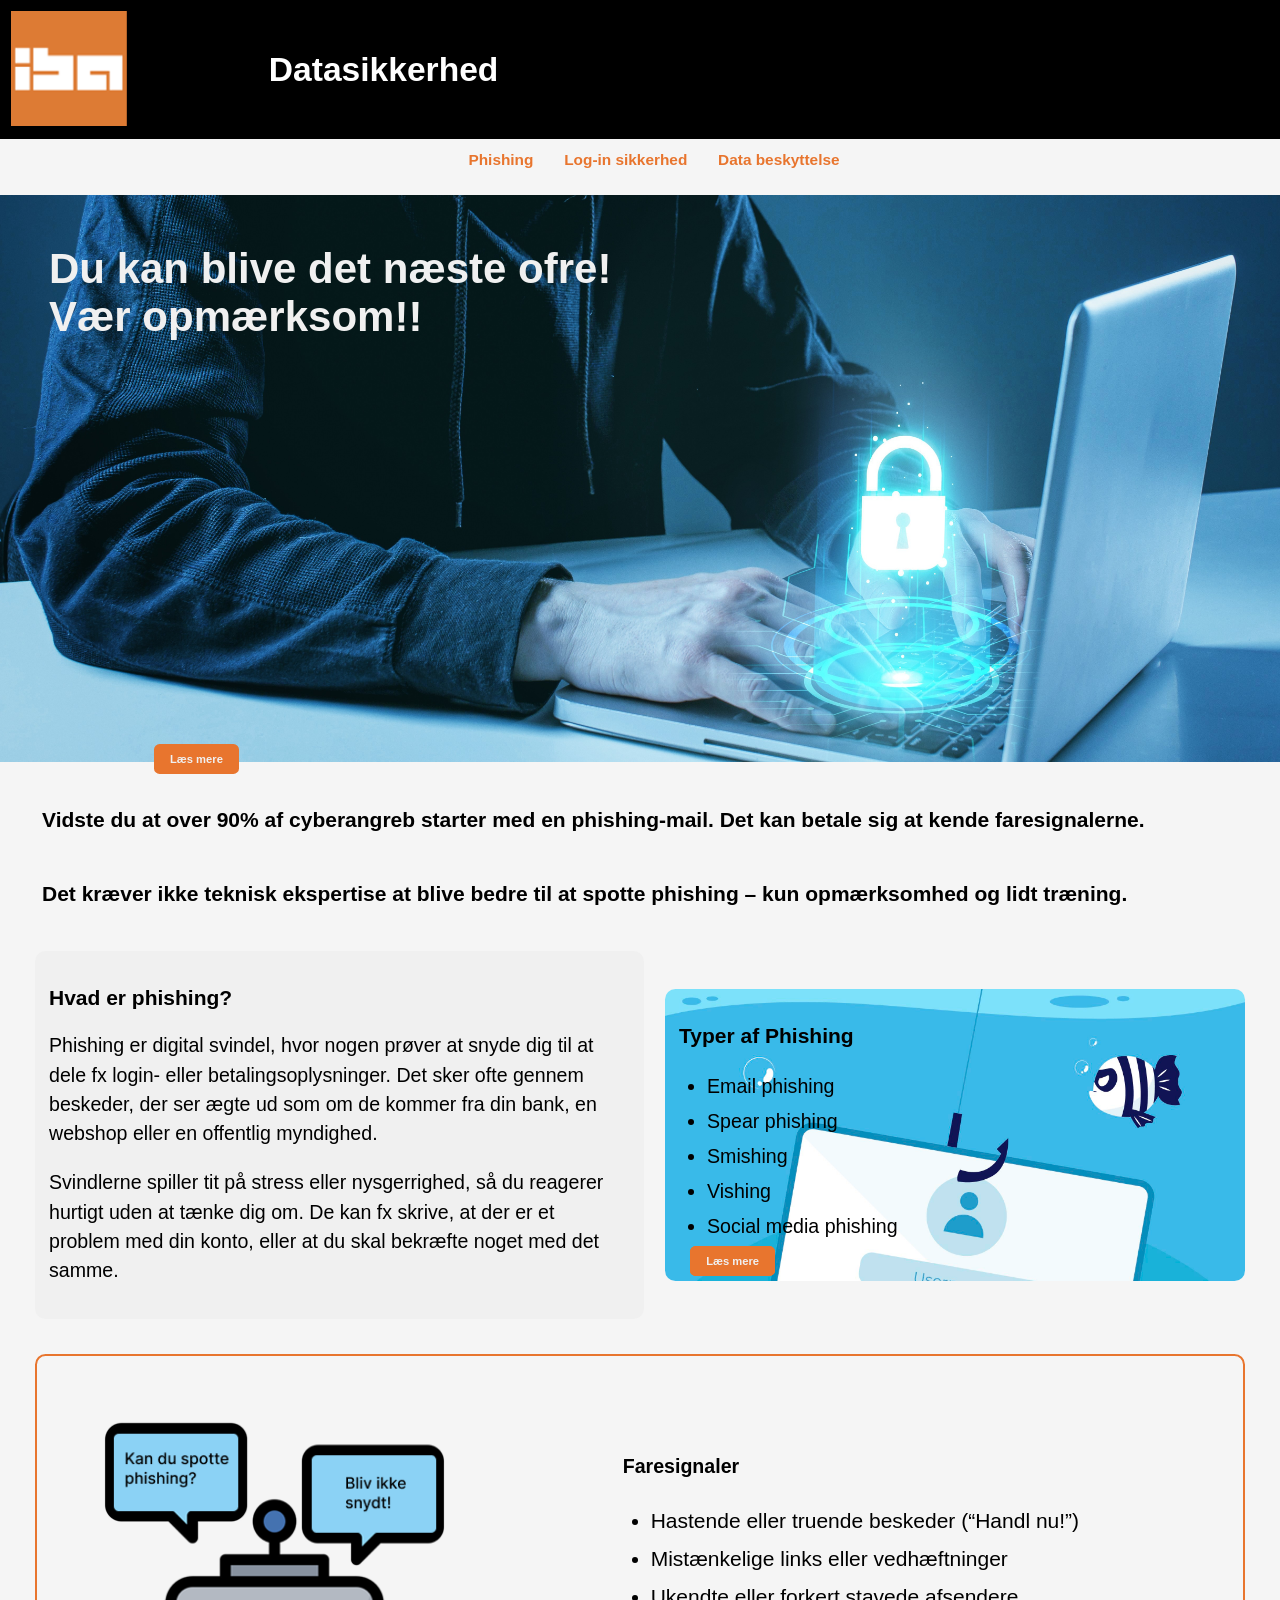
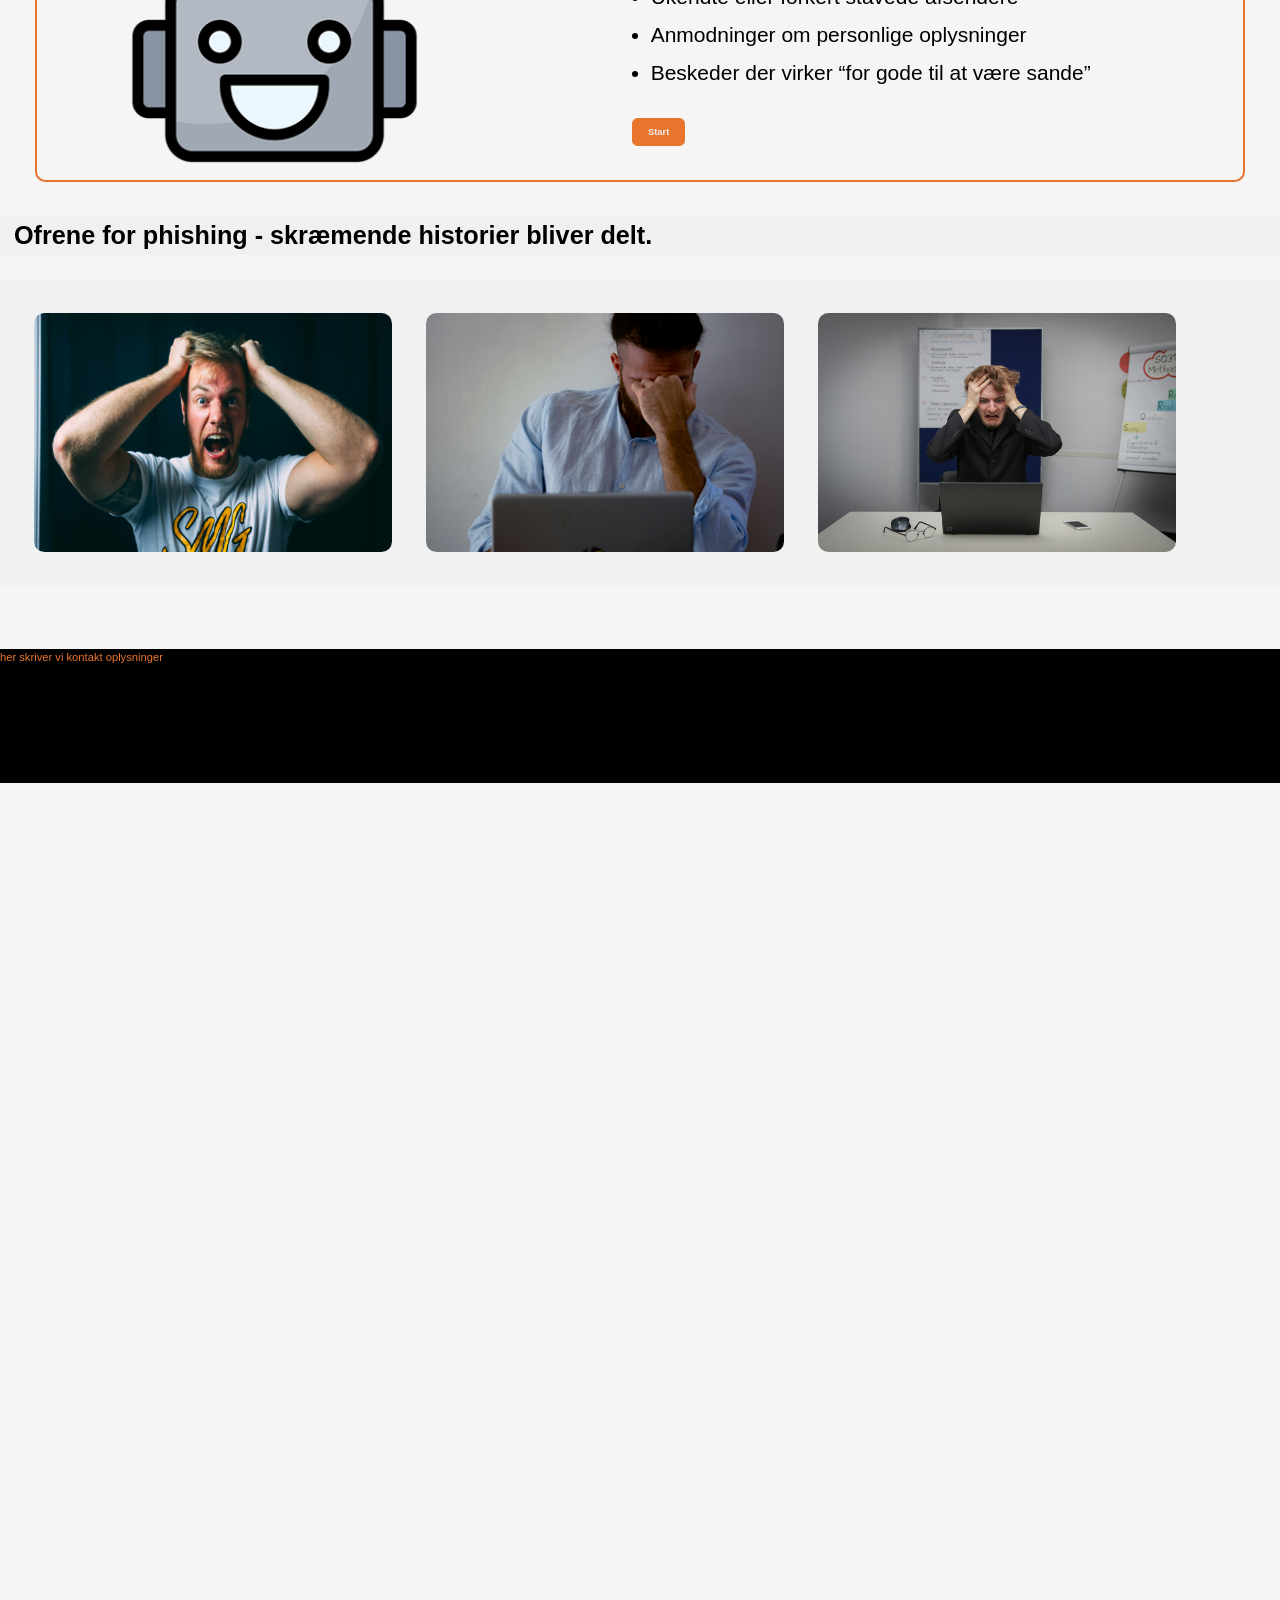
==== index.html @ fcf923a4 "arbejder fortsat men scenario og styling af dette" ====
<!DOCTYPE html>
<html lang="en">
<head>
    <meta charset="UTF-8">
    <meta name="viewport" content="width=device-width, initial-scale=1.0">
    <title>Phishing scenario</title>
    <link rel="stylesheet" href="css/style.css">
    <script src="https://kit.fontawesome.com/faeb6a1351.js"crossorigin="anonymous"></script>
    <script src="js/script.js" defer></script>
</head>

<body>
    <!--Navigation-->
      <header>
        <!--Burger menu-->
        <!-- TOP HEADER -->
         
         <div class="top-header">
           <a href="index.html"
            ><img src="img/IBAlogo.png" alt="logo af IBA"/></a>
            <h1>Datasikkerhed</h1>
         </div>

         <div class="navbar">
          <nav>
          <!-- Navigationselementer -->
          <!-- Bars -->
          <button
            id="bars"
            aria-expanded="false"
            aria-controls="menu"
            aria-label="åben navigation"
          >
            <!-- aria-expanden fortæller skærmoplæseren at menuen er lukket-->
            <!--aria-label giver skærmlæseren en besked om hvad knappen gør-->
            <!--button gør menuen trykbar så den kan åbnes via tastatur-->
            <!--aria-controls fortæller skærmoplæseren at menuen er styret af knappen-->
            <i class="fa-solid fa-bars"></i>
          </button>

          <!--Navigation-->
          <ul id="menu">
            <!-- id="menu" er en reference til knappen med aria-controls -->
            <!-- <li><a class="active" href="#">Forside</a></li> -->
            <li><a href="#">Phishing</a></li>
            <li><a href="#">Log-in sikkerhed</a></li>
            <li><a href="#">Data beskyttelse</a></li>
          </ul>
          </nav>
      </div>
      </header>
    <main>
        <section class="hero-bstyle">
         
         <h1>Du kan blive det næste ofre! <br> Vær opmærksom!!</h1>
         <a href="#">Læs mere</a>

        </section>

        <section class="designPara">
          <p>Vidste du at over 90% af cyberangreb starter med en phishing-mail. Det kan betale sig at kende faresignalerne.</p>

          <p>Det kræver ikke teknisk ekspertise at blive bedre til at spotte phishing – kun opmærksomhed og lidt træning.</p> 

        </section>

        <section class="phishing-container">
            <div class="container1">
              <h3>Hvad er phishing?</h3>
              <p>Phishing er digital svindel, hvor nogen prøver at snyde dig til at dele fx login- eller betalingsoplysninger. Det sker ofte gennem beskeder, der ser ægte ud som om de kommer fra din bank, en webshop eller en offentlig myndighed.
              </P>

              <P>Svindlerne spiller tit på stress eller nysgerrighed, så du reagerer hurtigt uden at tænke dig om. De kan fx skrive, at der er et problem med din konto, eller at du skal bekræfte noget med det samme.
              </P>
            </div>
            <div class="container2">
              <h3>Typer af Phishing </h3>
              <ul>
              <li>Email phishing</li>
              <li>Spear phishing</li>
              <li>Smishing</li>
              <li>Vishing</li>
              <li>Social media phishing</li>
            </ul>
              <a href="#" class="btn">Læs mere</a>
            </div>
        </section>

        <section class="container_faresignaler active">
          <div class="img_chatbot">
            <img src="img/chat_bot.png" alt="chatbot talebobbel">
          </div>

          
          <div class="styl-bullet">
            <h2>Faresignaler</h2>
            <ul>
              <li>Hastende eller truende beskeder (“Handl nu!”)</li>
              <li>Mistænkelige links eller vedhæftninger</li>
              <li>Ukendte eller forkert stavede afsendere</li>
              <li>Anmodninger om personlige oplysninger</li>
              <li>Beskeder der virker “for gode til at være sande”</li>
            </ul>

            <!-- <a href="spil.html"></a> -->
            <button class="btn">Start</button>
          </div>

        </section>

        <section class="ofre-historier">
          <div class="ofre">
            <p>Ofrene for phishing - skræmende historier bliver delt.
            </p>
          </div>
          <div class="horisontal">
            <img src="img/scroll1.jpg" alt="">
            <img src="img/scroll2.jpg" alt="">
            <img src="img/scroll3.jpg" alt="">
            <img src="img/scroll4.jpg" alt="">
          </div>
      
    </section>

    </main>
</body>
<footer> <p>her skriver vi kontakt oplysninger</p></footer>
</html>
---- css/style.css ----
@charset "UTF-8";
/*Variabler*/
/*Variabler de deklareres i toppen af vores stylesheet og de er globale.
Variabler defineret i blokke ({}) er normalvis lokale og kan kun tilgås inde i blokken.*/
/*Mixin*/
/*Mixin er en måde at genbruge kode på. Vi kan tage kode som bruges flere steder og samle det i en mixin*/
/*Partial fil hentes ind i style.scss som et modul. Filen er en samling af variabler, mixins og funktioner som kan genbruges*/
body {
  box-sizing: border-box;
  margin: 0;
  padding: 0;
  font-family: "Segoe UI", Tahoma, Geneva, Verdana, sans-serif;
  background-color: #F5F5F5;
  zoom: 0.7;
  /*Nesting - indsætter "alle" elementer som har direkte relation til øverste element af blokken*/
}
body p {
  font-size: 16px;
  color: #E8752E;
  line-height: 1.5;
}
body h1, body h2, body h3, body h4, body h5, body h6 {
  font-weight: 600;
  color: #E8752E;
}

/*Skip to main content code snippet fra:https://www.a11y-collective.com/blog/skip-to-main-content/ */
.screen-reader-text {
  position: absolute;
  left: -9999px;
  z-index: 999;
  padding: 1em;
  background-color: black;
  color: white;
  opacity: 0;
}

.screen-reader-text:focus {
  left: 50%;
  transform: translateX(-50%);
  opacity: 1;
}

img {
  max-width: 100%;
  height: auto;
}

.container {
  display: grid;
  grid-template-columns: repeat(5, 1fr);
  grid-auto-rows: minmax(50px, auto); /*Ved at bruge minmax sikrer vi en minimumsstørrelse af vores gridelementer og ved auto sikrer vi at boksen tilpasser sig efter indholdet*/
}

.btn {
  background-color: #E8752E;
  color: #f0f0f0;
  border: solid 3px #E8752E;
  border-radius: 8px;
  padding: 10px 20px 10px 20px;
  text-decoration: none;
  font-weight: 800;
}

.btn:hover {
  background-color: #000000;
  border: solid 2px #f0f1f1;
}

/*Navigation*/
header {
  grid-column: 1/6; /*grid column start og slut på en linje i stedet for to*/
  /* TOP HEADER (sort) */
}
header .top-header {
  background-color: #000000;
  color: white;
  padding: 1rem;
  /*$justify og $align er parametre/variabler som kan ændres når vores mixin kaldes*/
  display: flex;
  justify-content: flex-center;
  align-items: center;
}
header h1 {
  color: white;
  font-weight: 600;
  font-size: 3rem;
  padding-left: 4em;
}

nav {
  height: 4em;
}
nav img {
  width: 70px;
  -o-object-fit: fill;
     object-fit: fill;
}
nav #bars {
  display: none;
}
nav ul {
  /*$justify og $align er parametre/variabler som kan ændres når vores mixin kaldes*/
  display: flex;
  justify-content: center;
  align-items: center;
  list-style-type: none;
}
nav a {
  color: #E8752E;
  padding: 0.5em;
  margin: 0.5em;
  font-size: 22px;
  font-weight: bold;
  text-decoration: none;
}
nav a:hover, nav .active {
  color: #000000;
}
nav .navbar {
  background-color: rgba(240, 240, 240, 0.9960784314);
}
nav {
  /* NAVBAR (hvid) */
}
nav .navbar {
  background-color: white;
}
nav .navbar nav {
  /*$justify og $align er parametre/variabler som kan ændres når vores mixin kaldes*/
  display: flex;
  justify-content: center;
  align-items: center;
  padding: 0.2rem;
}

.hero-bstyle {
  background-image: url(../img/hero_pic.jpg);
  background-repeat: no repeat;
  background-size: cover;
  background-position: center;
  width: 100%;
  height: 90vh;
}
.hero-bstyle h1 {
  font-size: 60px;
  position: absolute;
  top: 300px;
  left: 70px;
  color: #f0f0f0;
}
.hero-bstyle a {
  background-color: #E8752E;
  color: #f0f0f0;
  border: solid 3px #E8752E;
  border-radius: 8px;
  padding: 10px 20px 10px 20px;
  text-decoration: none;
  font-weight: 800;
  position: absolute;
  bottom: 180px;
  left: 220px;
}
.hero-bstyle a:hover {
  background-color: #000000;
  border: solid 2px #f0f0f0;
}

.designPara p {
  color: #000000;
  font-size: 30px;
  font-weight: 600;
  margin: 60px 60px;
}

.phishing-container {
  /*$justify og $align er parametre/variabler som kan ændres når vores mixin kaldes*/
  display: flex;
  justify-content: center;
  align-items: center;
  gap: 30px;
  margin-left: 50px;
  margin-right: 50px;
  height: 500px;
  border-radius: 15px;
  margin-bottom: 2em;
}
.phishing-container .container1 {
  height: 95%;
  border-radius: 15px;
  width: 100%;
  padding: 20px;
  background-color: rgba(240, 240, 240, 0.9960784314);
  transition: all 0.3s ease;
  outline: none;
}
.phishing-container p {
  font-weight: 480;
  font-size: 28px;
  color: #000000;
}
.phishing-container .container1:focus {
  box-shadow: 0 6px 16px rgba(0, 0, 0, 0.3);
}
.phishing-container .container1:hover {
  box-shadow: 0 6px 16px rgba(0, 0, 0, 0.3);
}
.phishing-container .container1:hover p {
  font-weight: 500;
  font-size: 30px;
  color: #000000;
}
.phishing-container h3 {
  font-size: 30px;
  font-weight: 800;
  color: #000000;
}
.phishing-container .container2 {
  background-image: url(../img/fisk.jpg);
  background-size: cover;
  width: 95%;
  height: 95%;
  font-weight: 500;
  border-radius: 15px;
  padding: 20px;
}
.phishing-container .container2 li {
  font-weight: 480;
  line-height: 50px;
  font-size: 28px;
  color: #000000;
}
.phishing-container .container2 .container1:focus {
  box-shadow: 0 6px 16px rgba(0, 0, 0, 0.3);
}
.phishing-container .container2 {
  transition: all 0.3s ease;
  outline: none;
}
.phishing-container .container2:hover, .phishing-container .container2:focus {
  box-shadow: 0 6px 16px rgba(0, 0, 0, 0.3);
}
.phishing-container .btn:hover {
  background-color: #000000;
  border: solid 2px #f0f0f0;
}

.container_faresignaler {
  /*$justify og $align er parametre/variabler som kan ændres når vores mixin kaldes*/
  display: flex;
  justify-content: space-around;
  align-items: center;
  margin: 50px 50px;
  border-radius: 15px;
  background-color: #F5F5F5;
  border: solid 3px #E8752E;
  padding-top: 70px;
  transition: all 0.3s ease;
  outline: none;
}
.container_faresignaler:hover, .container_faresignaler:focus {
  box-shadow: 0 6px 16px rgba(0, 0, 0, 0.3);
}
.container_faresignaler {
  display: none;
}
.container_faresignaler.active {
  display: flex;
}

.styl-bullet {
  margin-right: 5em;
  padding: 3em 3em;
}
.styl-bullet h2 {
  font-size: 40px;
  color: #000000;
}
.styl-bullet ul li {
  font-size: 30px;
  padding-top: 20px;
  color: #000000;
}
.styl-bullet ul {
  margin-bottom: 3em;
}
.styl-bullet a {
  background-color: #E8752E;
  color: #f0f0f0;
  border: solid 3px #E8752E;
  border-radius: 8px;
  padding: 20px 30px 20px 30px;
  text-decoration: none;
  font-weight: 800;
  margin-left: 5em;
  transition: all 0.3s ease;
  outline: none;
}
.styl-bullet a:hover, .styl-bullet a:focus {
  box-shadow: 0 6px 16px rgba(0, 0, 0, 0.3);
}
.styl-bullet a:hover {
  background-color: #000000;
  border: solid 2px #f0f0f0;
}

.img_chatbot {
  height: 500px;
  width: 500px;
}
.img_chatbot img {
  width: 100%;
  height: 100%;
  -o-object-fit: cover;
     object-fit: cover;
}

.game-section {
  background-color: #000000;
  display: flex;
  flex-direction: column;
}

.game-buttons {
  display: flex;
  gap: 10px;
  margin-bottom: 2em;
  background-color: aqua;
}

.game-section p {
  font-size: 24px;
  color: #E8752E;
}

.ofre p {
  font-size: 36px;
  font-weight: 600;
  color: black;
  background-color: rgba(240, 240, 240, 0.9960784314);
  padding-left: 20px;
}

.horisontal {
  padding: 3em 3em;
  overflow-x: auto;
  display: flex;
  gap: 3em;
  background-color: #f0f1f1;
  margin-bottom: 90px;
  margin-top: 20px;
}

.horisontal img {
  width: 40vw; /* mindre img */
  height: auto;
  scroll-snap-align: start;
  flex-shrink: 0; /* 👈 DET HER FIXER DET */
  border-radius: 15px;
}

footer {
  background-color: #000000;
  height: 12em;
}

@media (max-width: 768px) {
  .phishing-container {
    flex-wrap: wrap;
  }
  .container1,
  .container2 {
    flex: 1 1 100%;
  }
  h1 {
    font-size: 30px;
  }
  h2 {
    font-size: 26px;
  }
  p {
    font-size: 14px;
  }
}
.phishing-container {
  height: auto;
}

.container_faresignaler {
  flex-wrap: wrap;
  gap: 20px;
}

.styl-bullet h2 {
  font-size: 28px;
}

a {
  font-size: 16px;
}

.style-spil {
  display: flex;
  justify-content: center;
  align-items: center;
  min-height: 100vh;
}

.btn {
  margin-right: 1em;
  margin-left: 1em;
}/*# sourceMappingURL=style.css.map */
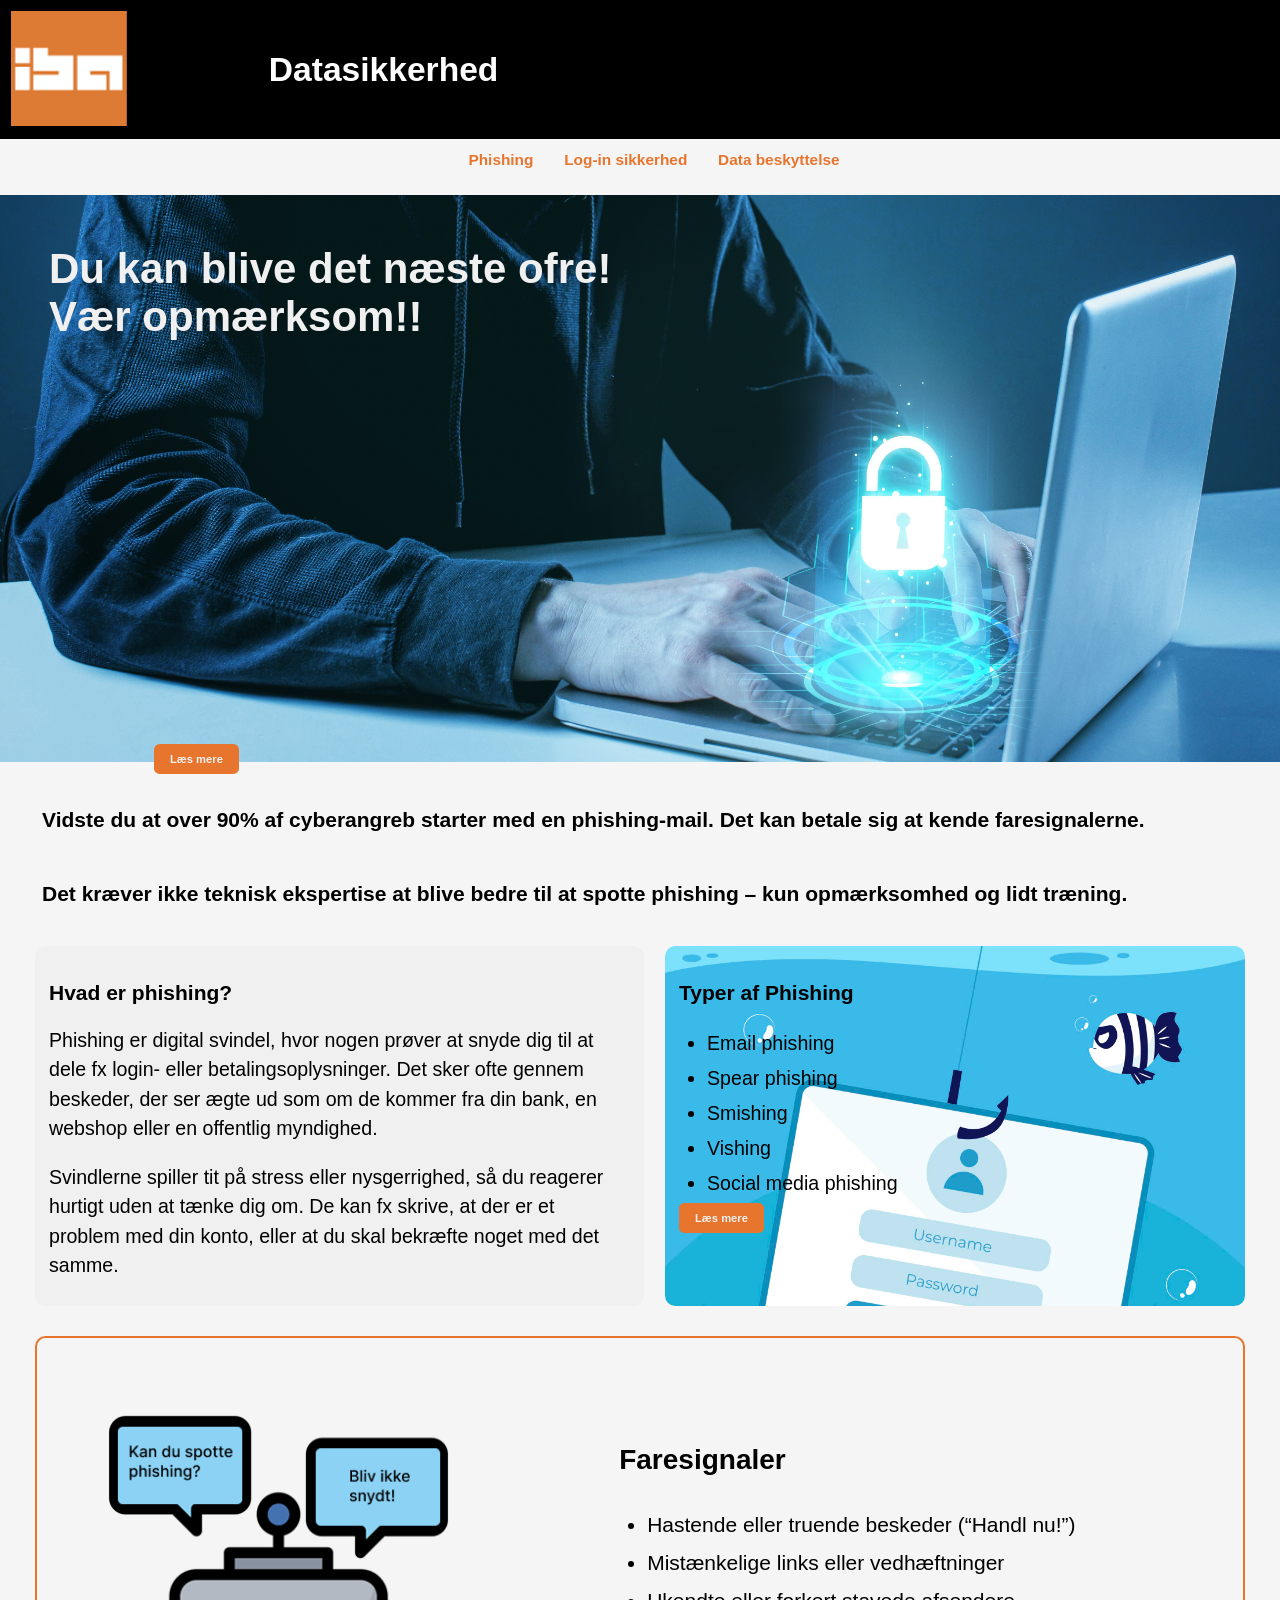
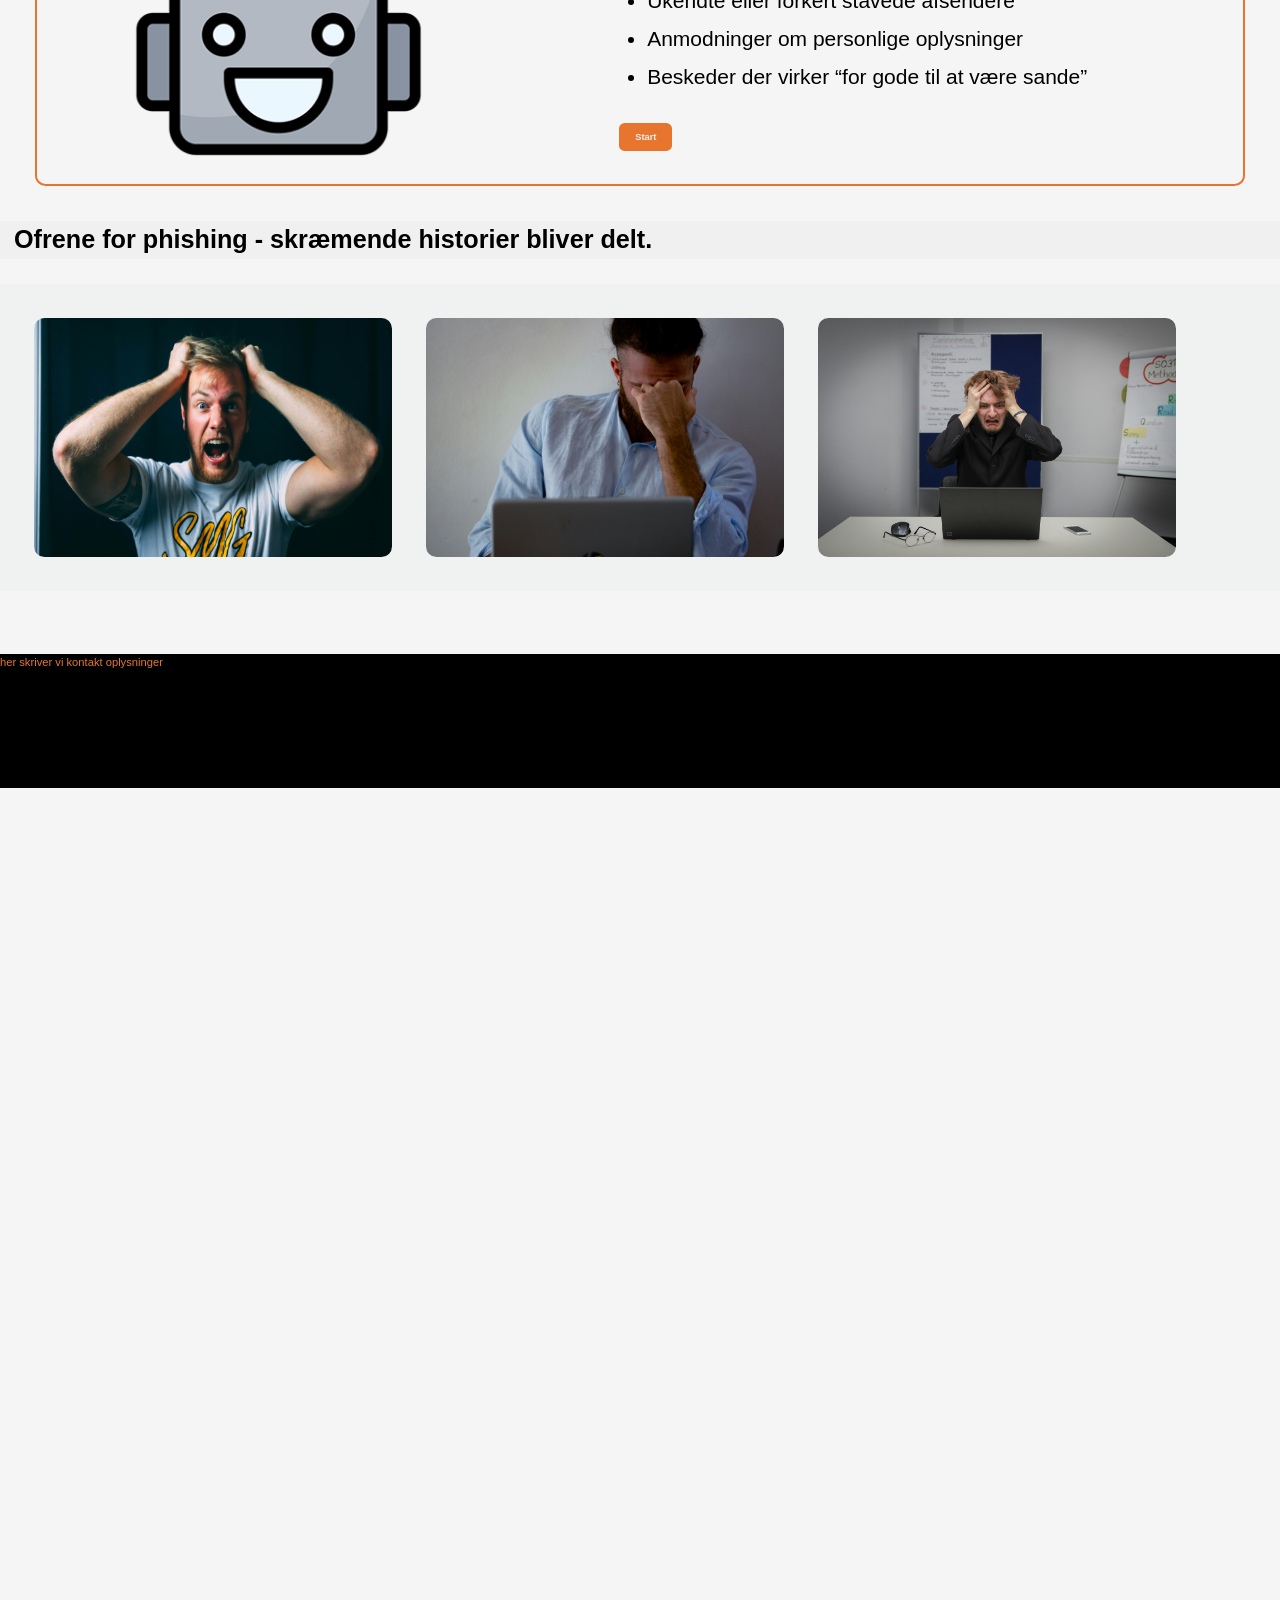
==== commit 2dbec743: "opdateret hamburger, scenario" ====
--- a/index.html
+++ b/index.html
@@ -26,6 +26,7 @@
           <!-- Navigationselementer -->
           <!-- Bars -->
           <button
+            type="button"
             id="bars"
             aria-expanded="false"
             aria-controls="menu"
@@ -123,6 +124,7 @@
     </section>
 
     </main>
+
+    <footer> <p>her skriver vi kontakt oplysninger</p></footer>
 </body>
-<footer> <p>her skriver vi kontakt oplysninger</p></footer>
 </html>
--- a/css/style.css
+++ b/css/style.css
@@ -316,7 +316,7 @@
 }
 
 .game-section {
-  background-color: #000000;
+  background-color: #f0f0f0;
   display: flex;
   flex-direction: column;
 }
@@ -325,7 +325,6 @@
   display: flex;
   gap: 10px;
   margin-bottom: 2em;
-  background-color: aqua;
 }
 
 .game-section p {
@@ -355,7 +354,7 @@
   width: 40vw; /* mindre img */
   height: auto;
   scroll-snap-align: start;
-  flex-shrink: 0; /* 👈 DET HER FIXER DET */
+  flex-shrink: 0;
   border-radius: 15px;
 }
 
@@ -365,6 +364,40 @@
 }
 
 @media (max-width: 768px) {
+  nav {
+    position: relative;
+  }
+  nav #bars {
+    display: block;
+    font-size: 24px;
+    background: none;
+    border: none;
+    cursor: pointer;
+    position: relative;
+    z-index: 20;
+  }
+  nav ul {
+    display: none; /*Fjerne nav links*/
+    height: auto;
+    border-top: 4px solid #f0f1f1;
+    flex-direction: column;
+    position: absolute;
+    top: 100%;
+    left: 0;
+    padding: 0;
+    margin: 0;
+    background-color: #000000;
+    width: 100%;
+    z-index: 10;
+  }
+  nav ul li {
+    display: flex;
+    justify-content: center;
+    width: 100%;
+  }
+  nav ul.show {
+    display: flex;
+  }
   .phishing-container {
     flex-wrap: wrap;
   }
@@ -381,32 +414,31 @@
   p {
     font-size: 14px;
   }
-}
-.phishing-container {
-  height: auto;
-}
-
-.container_faresignaler {
-  flex-wrap: wrap;
-  gap: 20px;
-}
-
-.styl-bullet h2 {
-  font-size: 28px;
-}
-
-a {
-  font-size: 16px;
-}
-
-.style-spil {
-  display: flex;
-  justify-content: center;
-  align-items: center;
-  min-height: 100vh;
-}
-
-.btn {
-  margin-right: 1em;
-  margin-left: 1em;
+  .hero-bstyle a {
+    left: 20px;
+    bottom: 120px;
+  }
+  .phishing-container {
+    height: auto;
+  }
+  .container_faresignaler {
+    flex-wrap: wrap;
+    gap: 20px;
+  }
+  .styl-bullet h2 {
+    font-size: 28px;
+  }
+  a {
+    font-size: 16px;
+  }
+  .style-spil {
+    display: flex;
+    justify-content: center;
+    align-items: center;
+    min-height: 100vh;
+  }
+  .btn {
+    margin-right: 1em;
+    margin-left: 1em;
+  }
 }/*# sourceMappingURL=style.css.map */
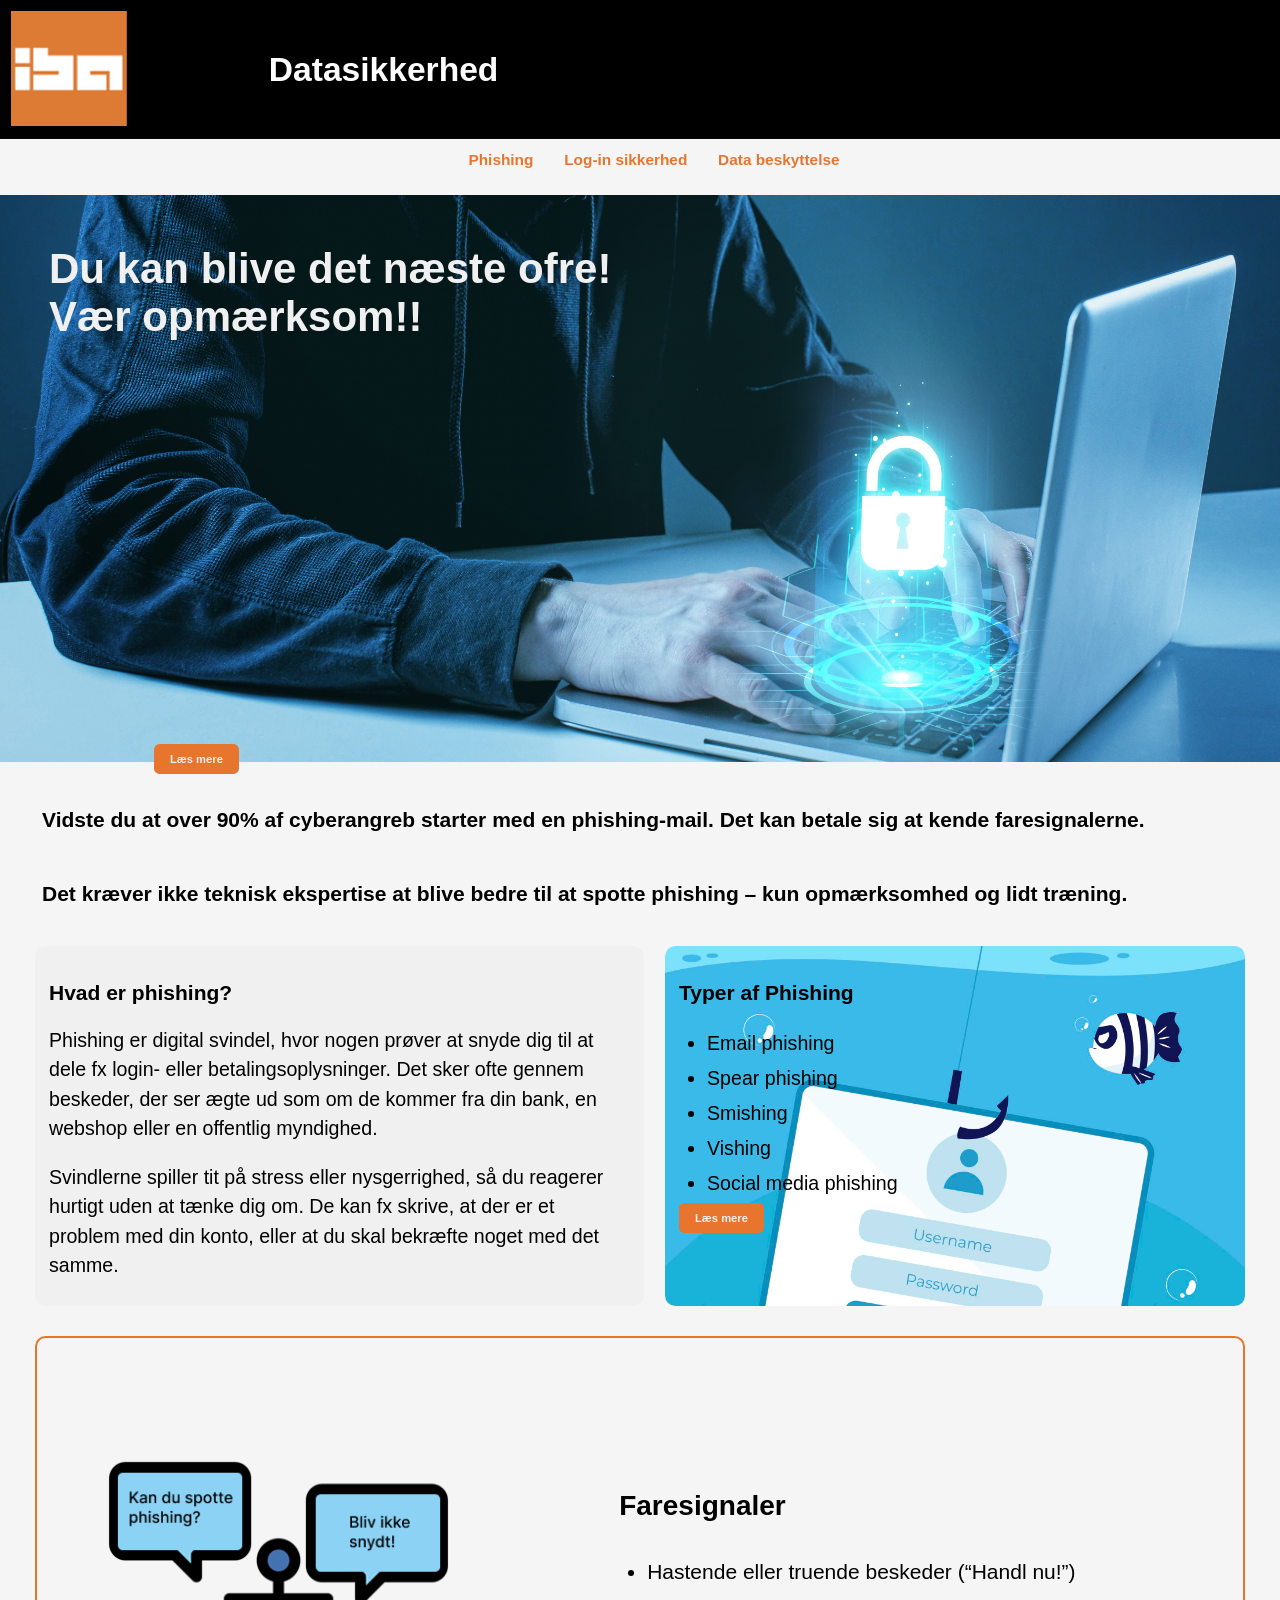
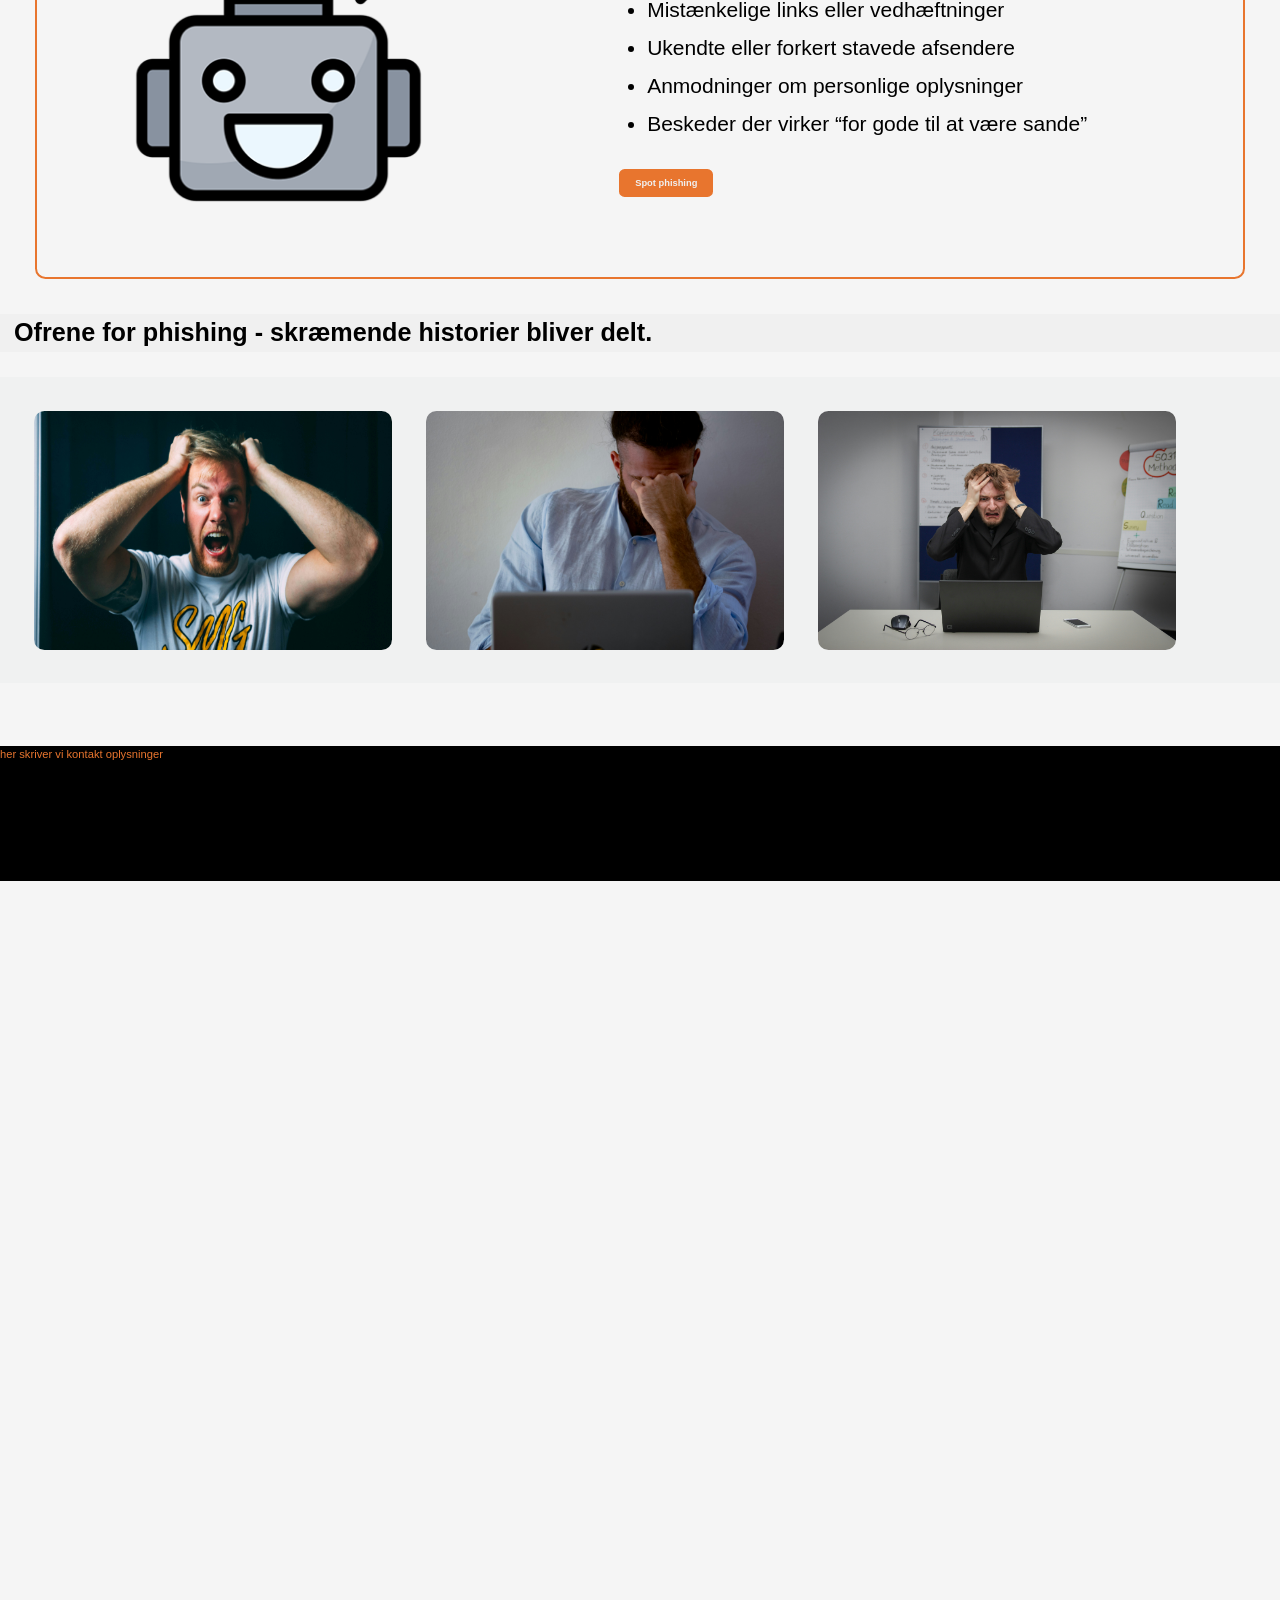
==== commit d394818f: "Detaljer, scenario jumps mm" ====
--- a/index.html
+++ b/index.html
@@ -104,7 +104,7 @@
             </ul>
 
             <!-- <a href="spil.html"></a> -->
-            <button class="btn">Start</button>
+            <button class="btn">Spot phishing</button>
           </div>
 
         </section>
--- a/css/style.css
+++ b/css/style.css
@@ -263,6 +263,7 @@
 }
 .container_faresignaler {
   display: none;
+  min-height: 700px;
 }
 .container_faresignaler.active {
   display: flex;
@@ -319,6 +320,7 @@
   background-color: #f0f0f0;
   display: flex;
   flex-direction: column;
+  min-height: 700px;
 }
 
 .game-buttons {
@@ -369,8 +371,10 @@
   }
   nav #bars {
     display: block;
-    font-size: 24px;
+    font-size: 26px;
     background: none;
+    margin: 1px;
+    padding: 1px;
     border: none;
     cursor: pointer;
     position: relative;
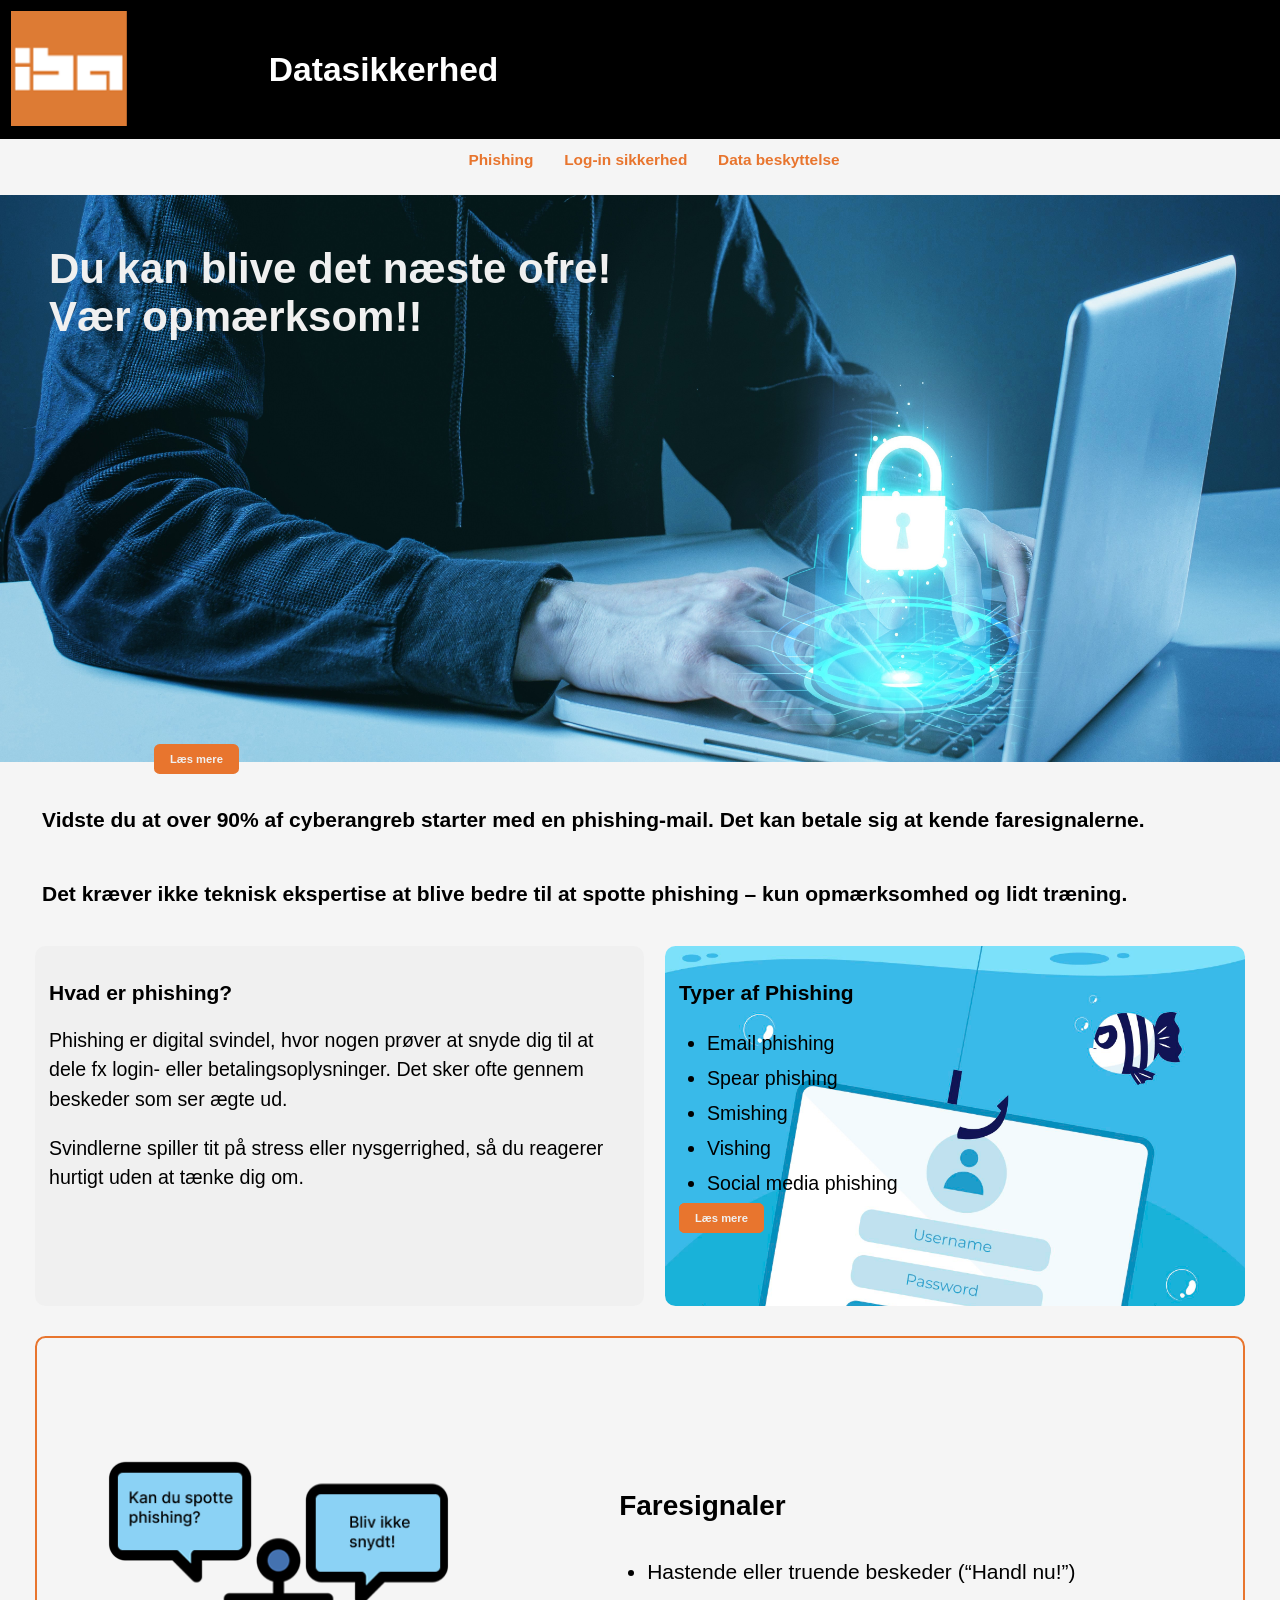
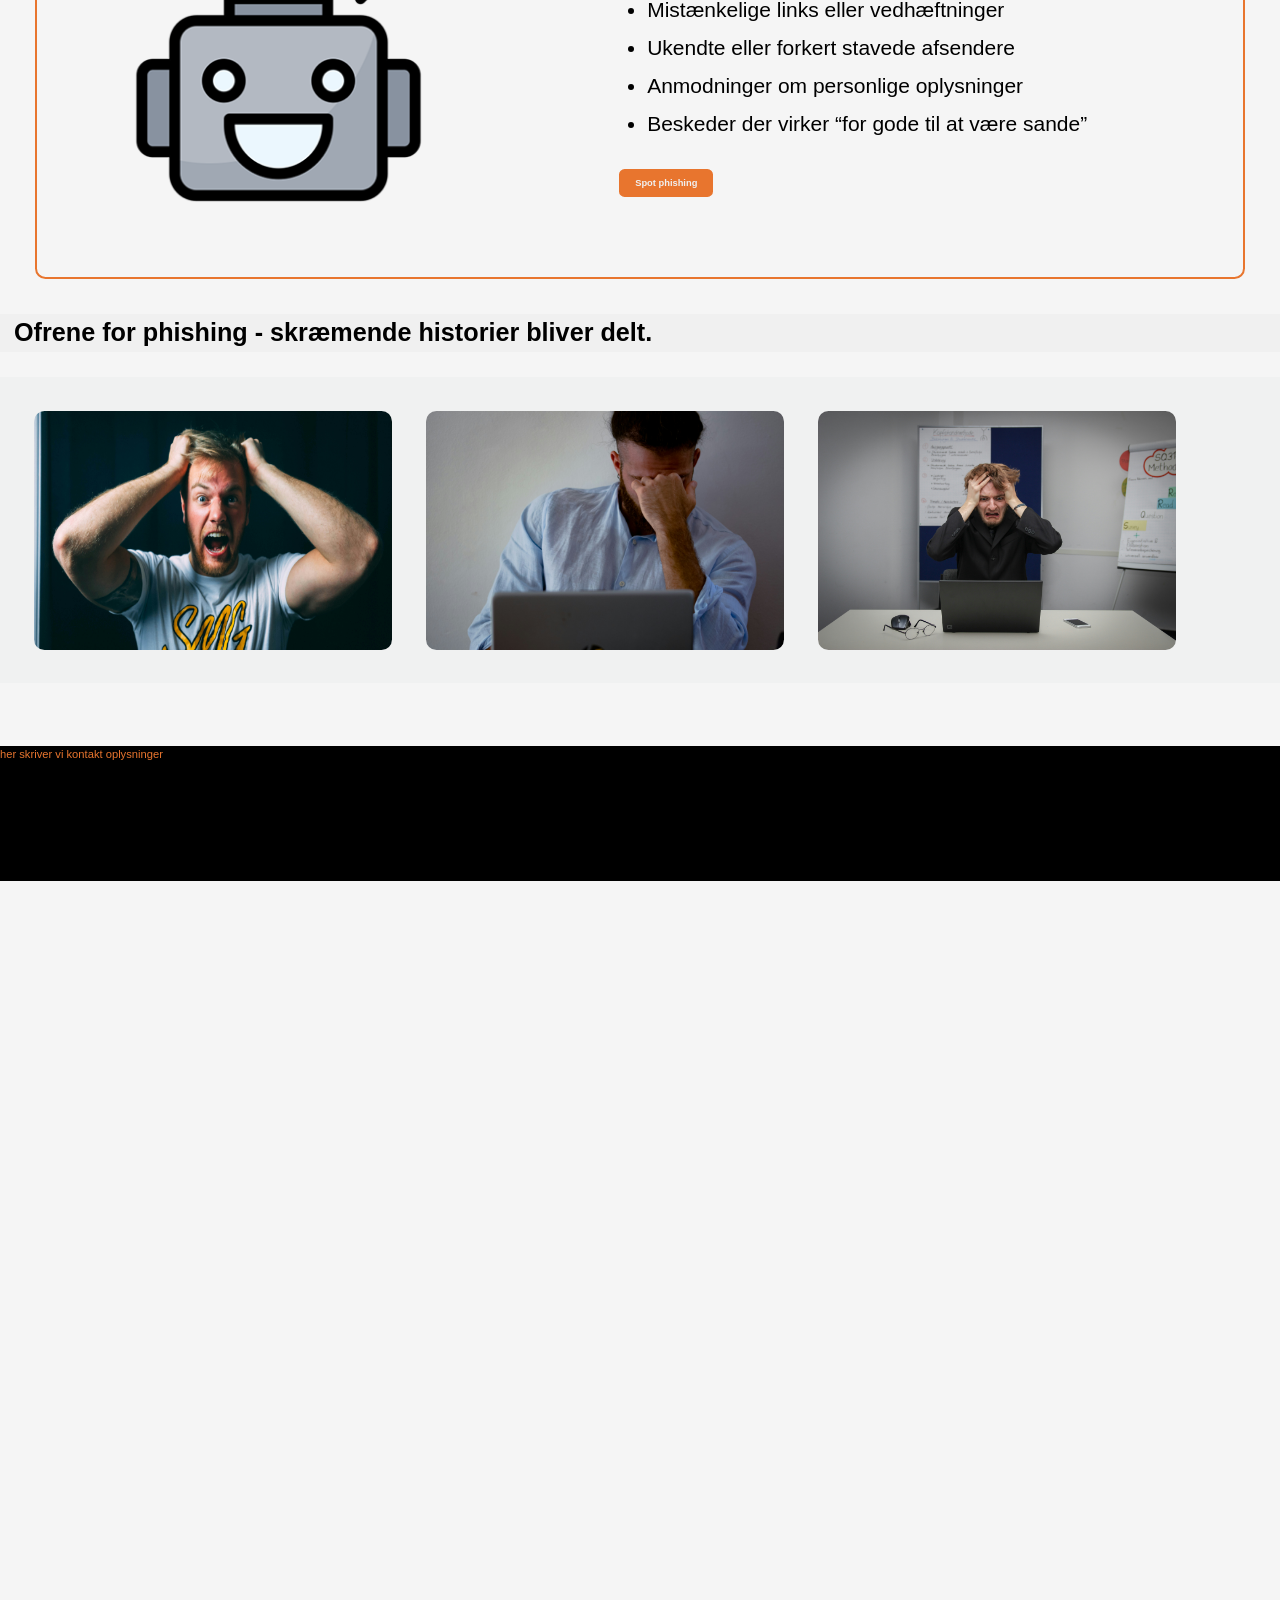
==== commit a0a6774b: "detaljer, hero" ====
--- a/index.html
+++ b/index.html
@@ -16,8 +16,8 @@
         <!-- TOP HEADER -->
          
          <div class="top-header">
-           <a href="index.html"
-            ><img src="img/IBAlogo.png" alt="logo af IBA"/></a>
+           <a href="index.html"><img src="img/IBAlogo.png" alt="logo af IBA"/>
+           </a>
             <h1>Datasikkerhed</h1>
          </div>
 
@@ -68,10 +68,9 @@
         <section class="phishing-container">
             <div class="container1">
               <h3>Hvad er phishing?</h3>
-              <p>Phishing er digital svindel, hvor nogen prøver at snyde dig til at dele fx login- eller betalingsoplysninger. Det sker ofte gennem beskeder, der ser ægte ud som om de kommer fra din bank, en webshop eller en offentlig myndighed.
+              <p>Phishing er digital svindel, hvor nogen prøver at snyde dig til at dele fx login- eller betalingsoplysninger. Det sker ofte gennem beskeder som ser ægte ud.
               </P>
-
-              <P>Svindlerne spiller tit på stress eller nysgerrighed, så du reagerer hurtigt uden at tænke dig om. De kan fx skrive, at der er et problem med din konto, eller at du skal bekræfte noget med det samme.
+              <P>Svindlerne spiller tit på stress eller nysgerrighed, så du reagerer hurtigt uden at tænke dig om.
               </P>
             </div>
             <div class="container2">
--- a/css/style.css
+++ b/css/style.css
@@ -371,9 +371,10 @@
   }
   nav #bars {
     display: block;
-    font-size: 26px;
+    font-size: 38px;
     background: none;
-    margin: 1px;
+    margin-top: 18px;
+    margin-left: 10px;
     padding: 1px;
     border: none;
     cursor: pointer;
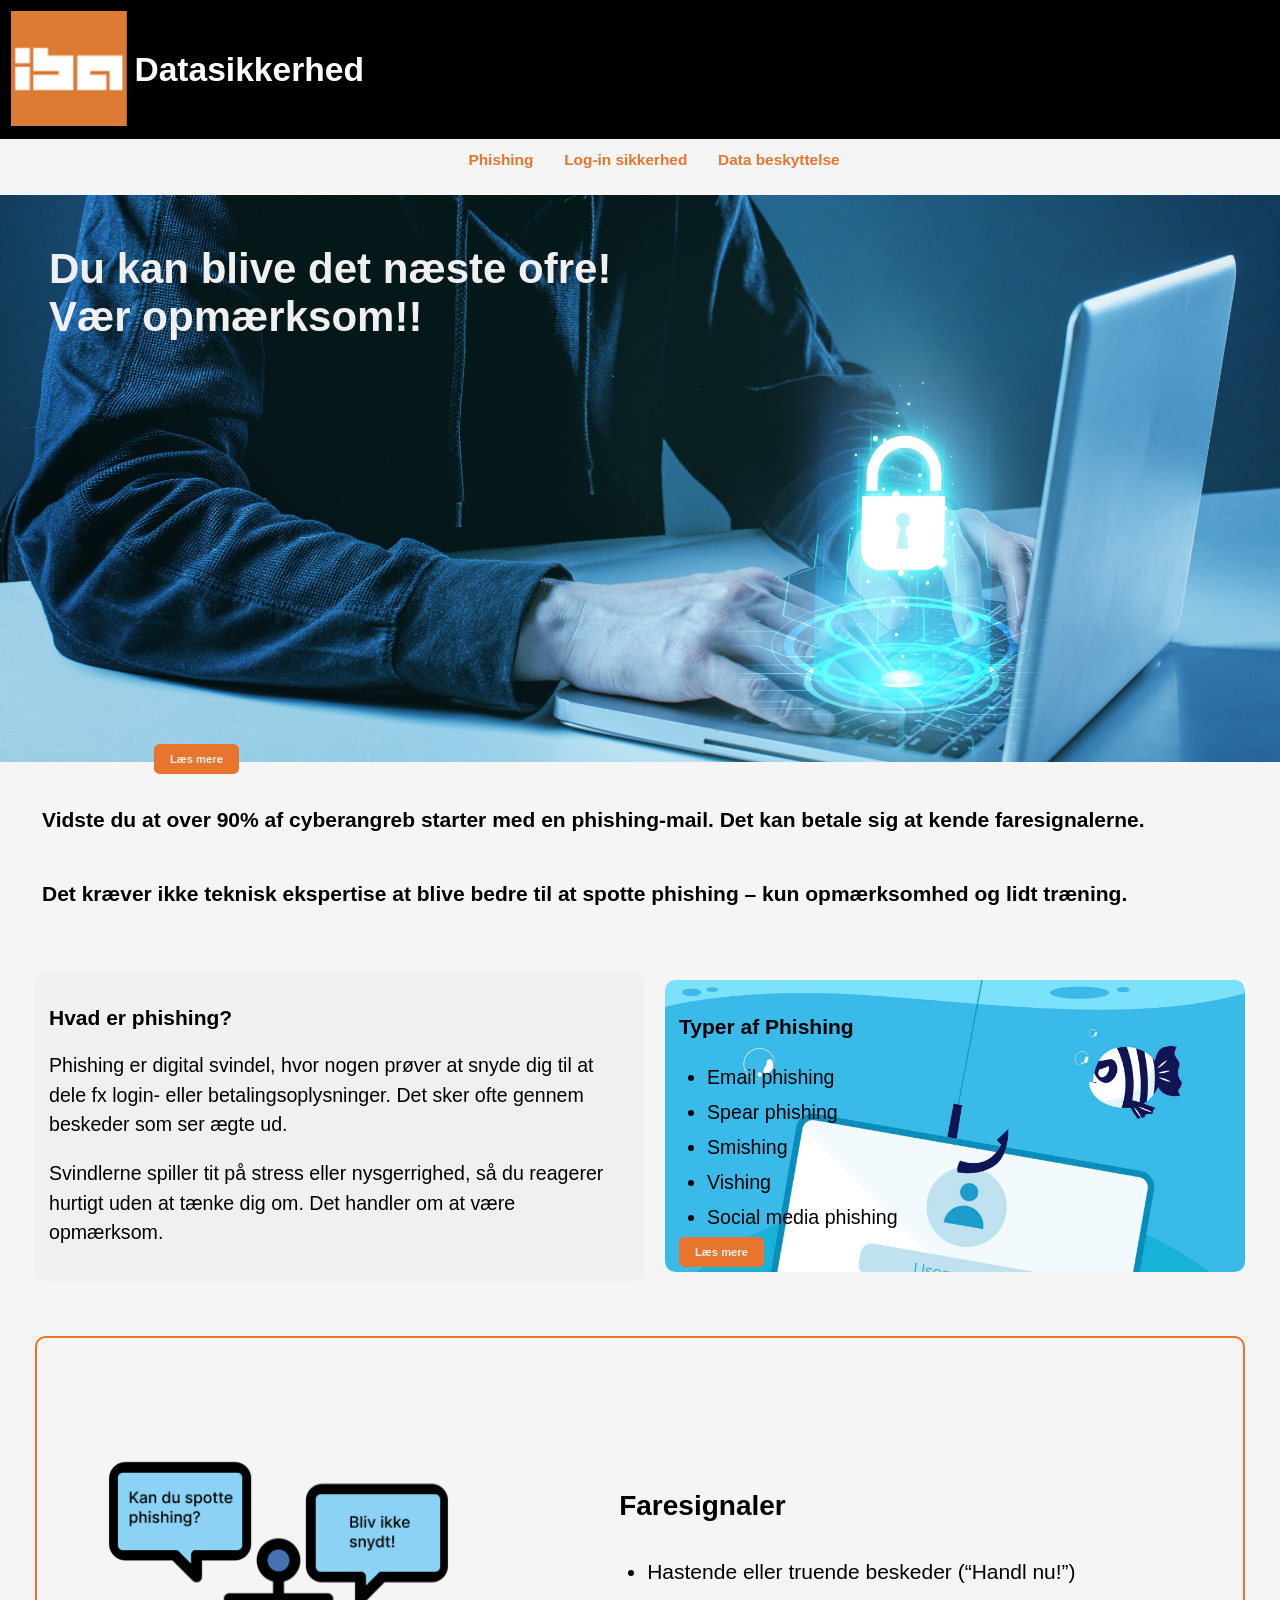
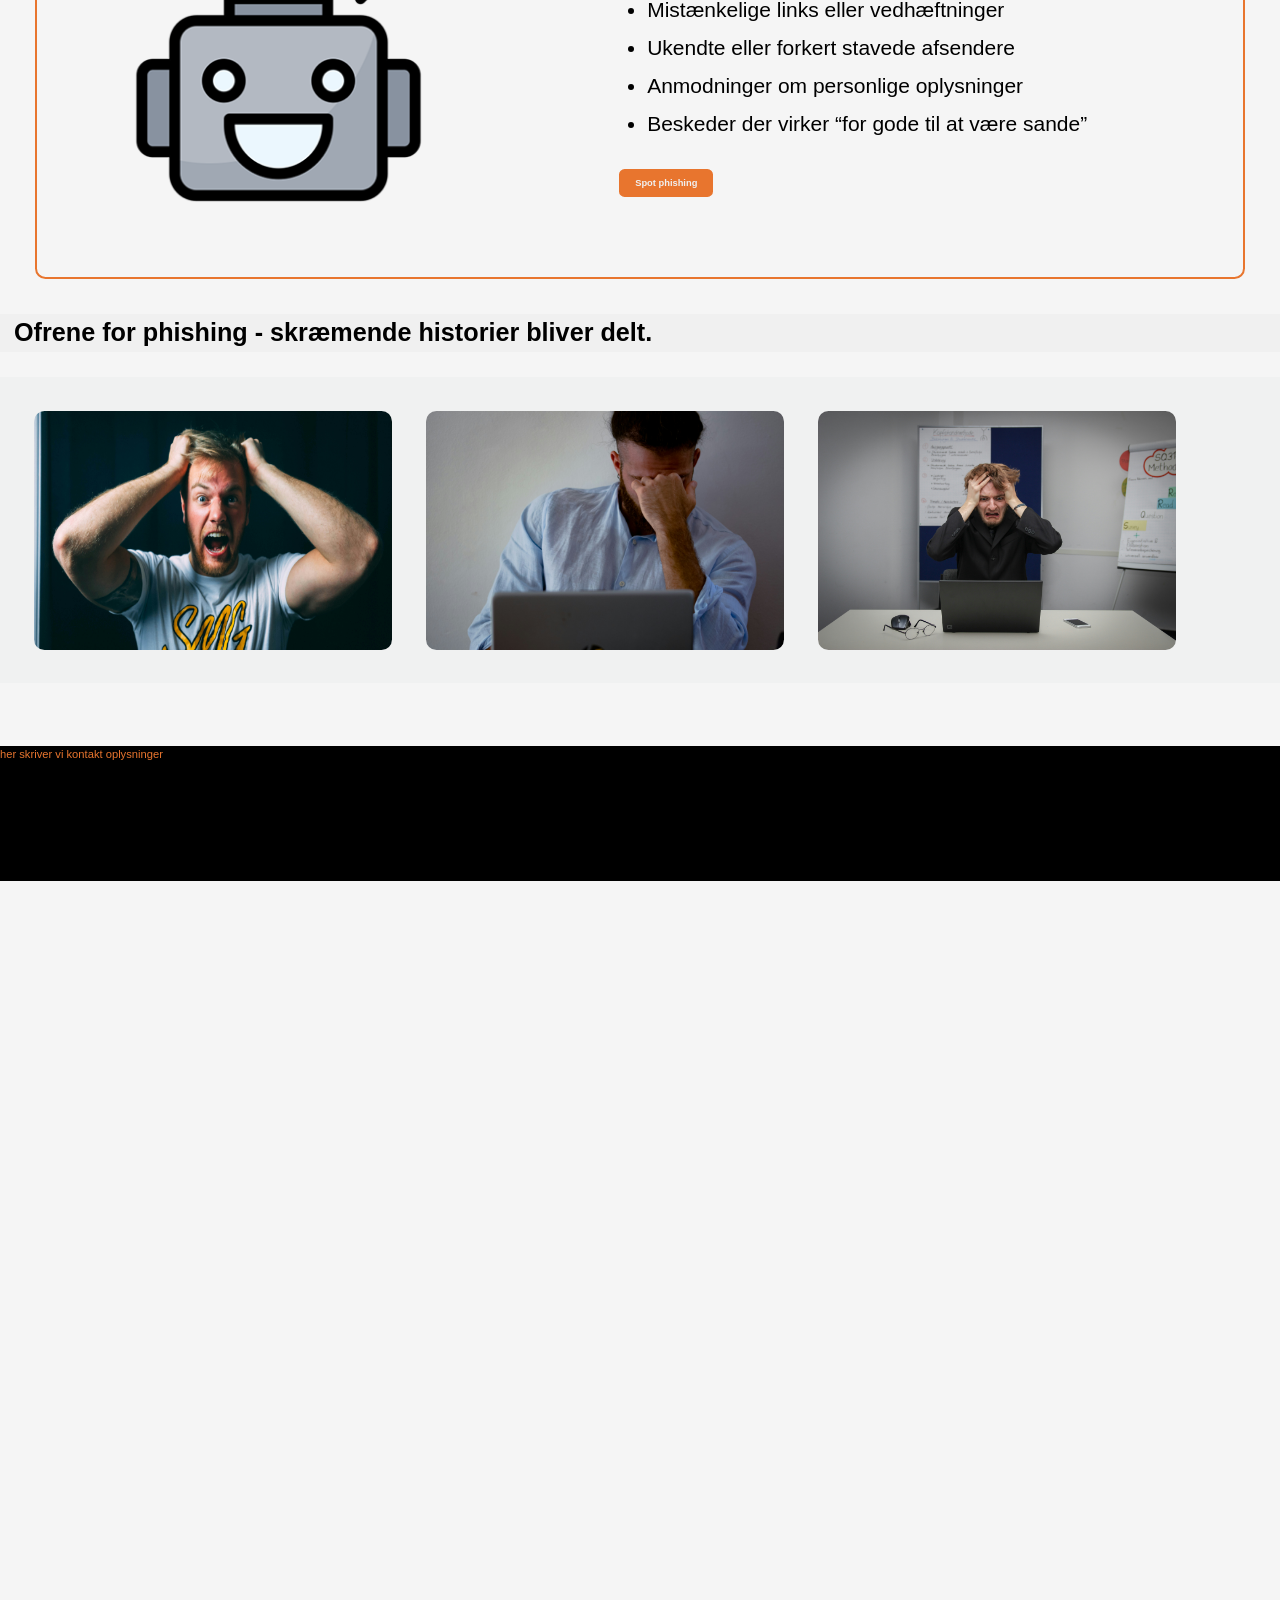
==== commit d0ba3622: "detaljer, a hover color mm" ====
--- a/index.html
+++ b/index.html
@@ -70,7 +70,7 @@
               <h3>Hvad er phishing?</h3>
               <p>Phishing er digital svindel, hvor nogen prøver at snyde dig til at dele fx login- eller betalingsoplysninger. Det sker ofte gennem beskeder som ser ægte ud.
               </P>
-              <P>Svindlerne spiller tit på stress eller nysgerrighed, så du reagerer hurtigt uden at tænke dig om.
+              <P>Svindlerne spiller tit på stress eller nysgerrighed, så du reagerer hurtigt uden at tænke dig om. Det handler om at være opmærksom.
               </P>
             </div>
             <div class="container2">
--- a/css/style.css
+++ b/css/style.css
@@ -85,7 +85,6 @@
   color: white;
   font-weight: 600;
   font-size: 3rem;
-  padding-left: 4em;
 }
 
 nav {
@@ -136,7 +135,7 @@
 
 .hero-bstyle {
   background-image: url(../img/hero_pic.jpg);
-  background-repeat: no repeat;
+  background-repeat: no-repeat;
   background-size: cover;
   background-position: center;
   width: 100%;
@@ -181,7 +180,8 @@
   gap: 30px;
   margin-left: 50px;
   margin-right: 50px;
-  height: 500px;
+  min-height: 500px;
+  height: auto;
   border-radius: 15px;
   margin-bottom: 2em;
 }
@@ -400,6 +400,9 @@
     justify-content: center;
     width: 100%;
   }
+  nav ul a:hover {
+    color: white;
+  }
   nav ul.show {
     display: flex;
   }
@@ -420,15 +423,21 @@
     font-size: 14px;
   }
   .hero-bstyle a {
-    left: 20px;
-    bottom: 120px;
+    bottom: 180px;
+    left: 220px;
+  }
+  .hero-bstyle h1 {
+    font-size: 50px;
+    font-weight: 600;
+    left: 30px;
+    top: 280px;
   }
   .phishing-container {
     height: auto;
   }
   .container_faresignaler {
     flex-wrap: wrap;
-    gap: 20px;
+    gap: 5px;
   }
   .styl-bullet h2 {
     font-size: 28px;
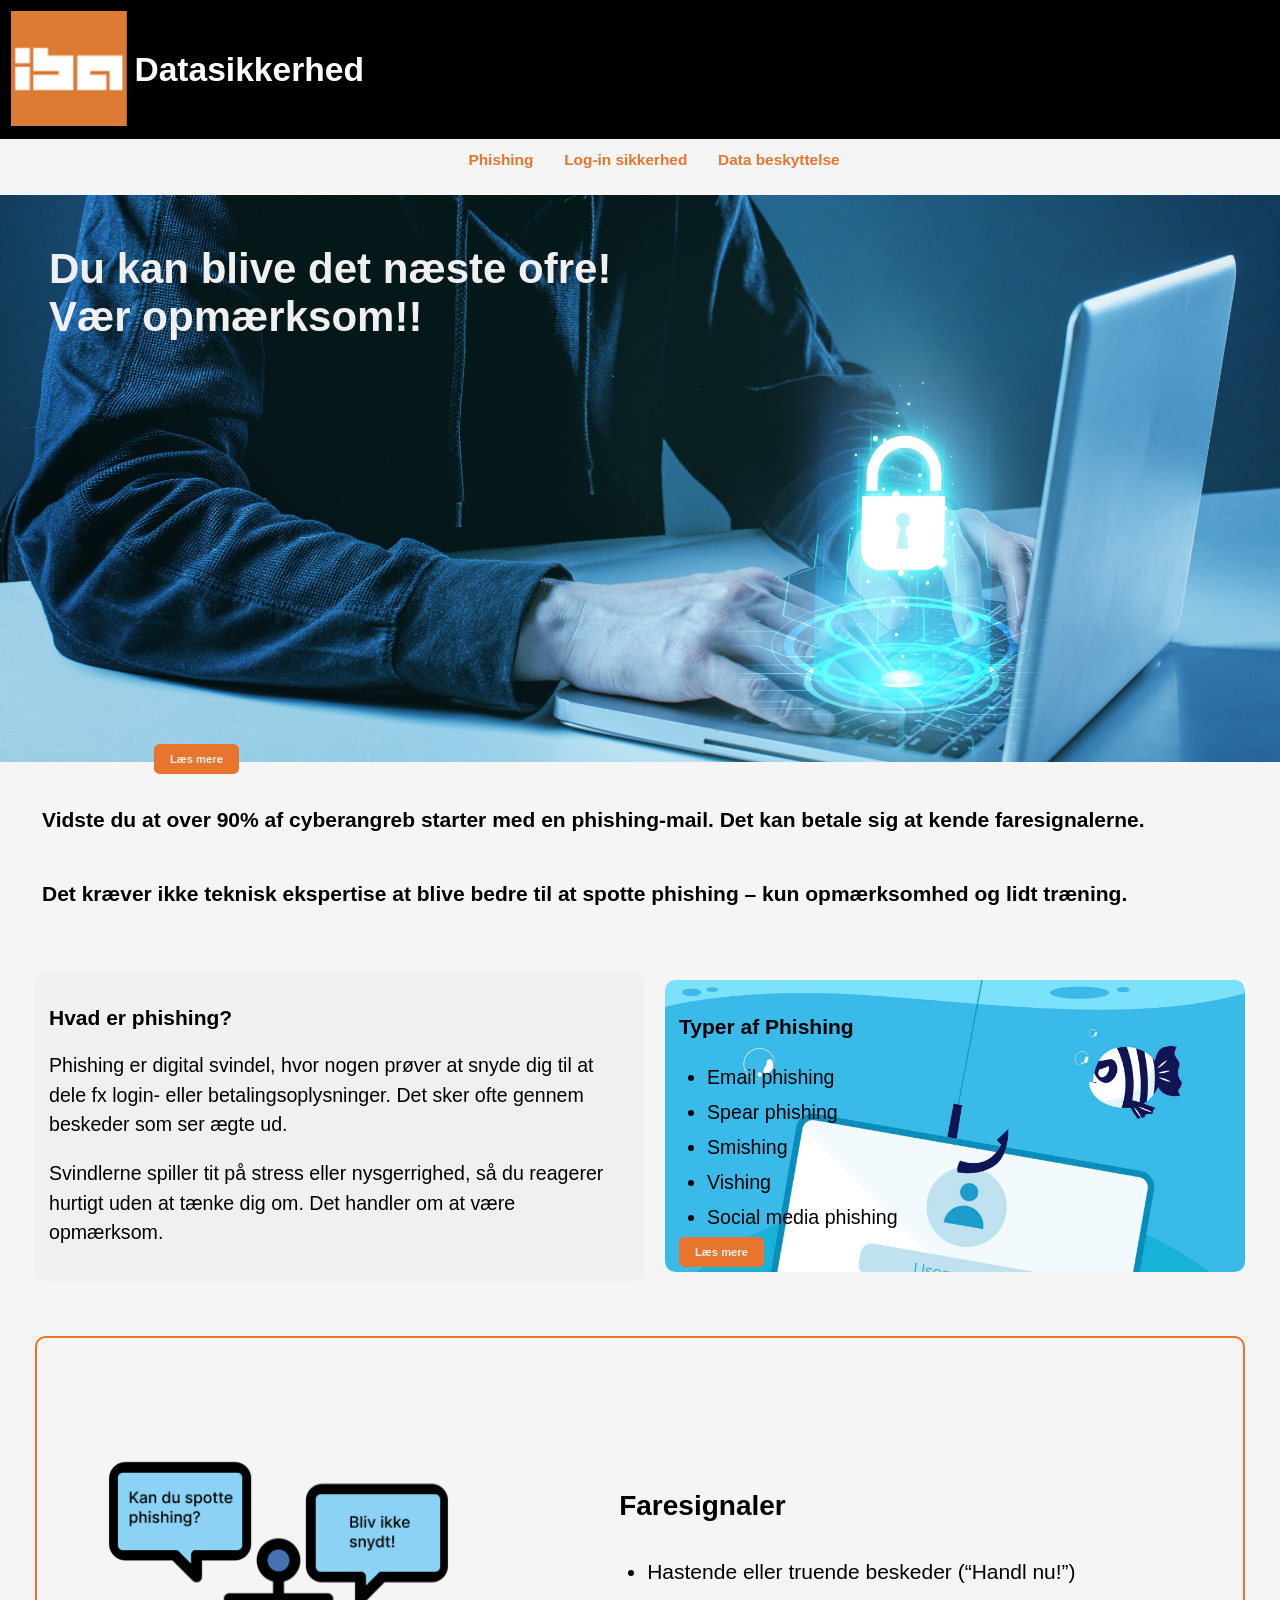
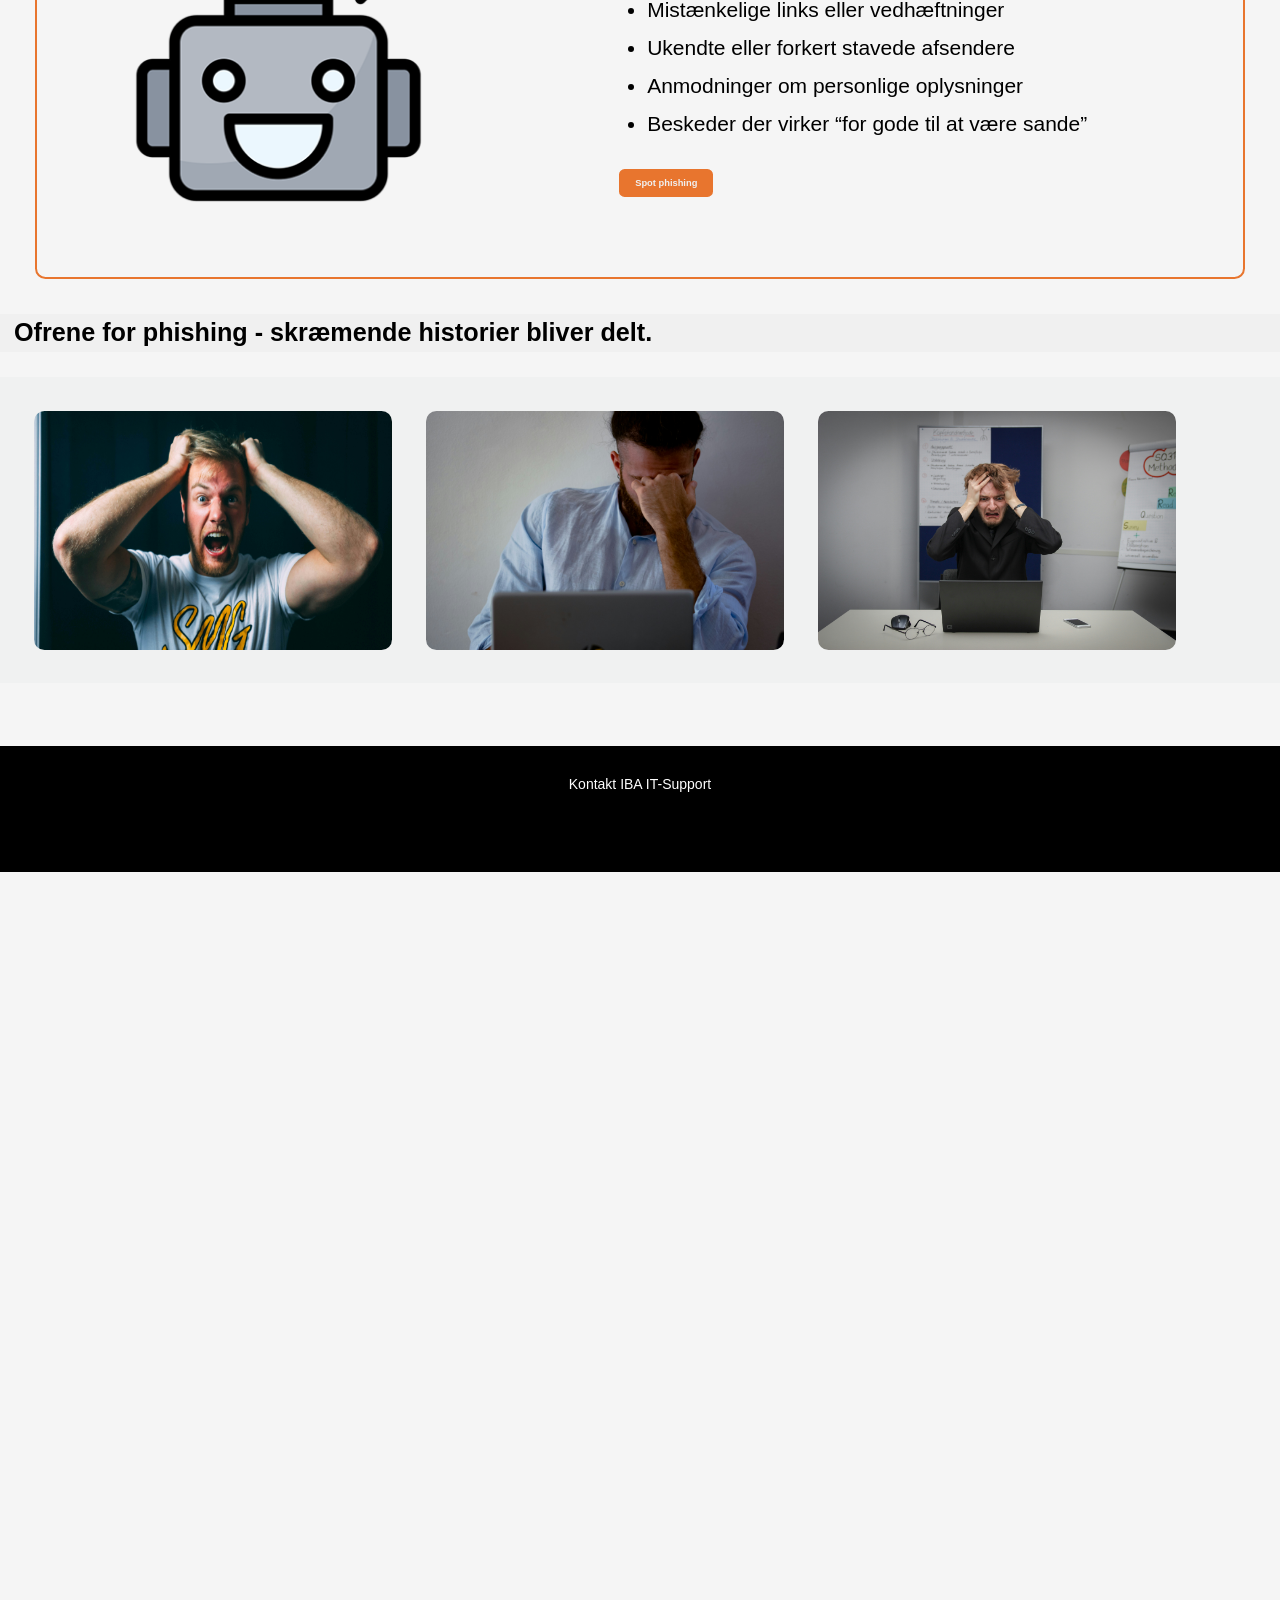
==== commit bfc0182d: "footer" ====
--- a/index.html
+++ b/index.html
@@ -124,6 +124,6 @@
 
     </main>
 
-    <footer> <p>her skriver vi kontakt oplysninger</p></footer>
+    <footer> <p>Kontakt IBA IT-Support</p></footer>
 </body>
 </html>
--- a/css/style.css
+++ b/css/style.css
@@ -362,7 +362,20 @@
 
 footer {
   background-color: #000000;
-  height: 12em;
+  height: 10em;
+  padding-top: 20px;
+}
+footer p {
+  color: white;
+  font-size: 20px;
+  /*$justify og $align er parametre/variabler som kan ændres når vores mixin kaldes*/
+  display: flex;
+  justify-content: center;
+  align-items: center;
+}
+footer a {
+  color: white;
+  font-size: 20px;
 }
 
 @media (max-width: 768px) {
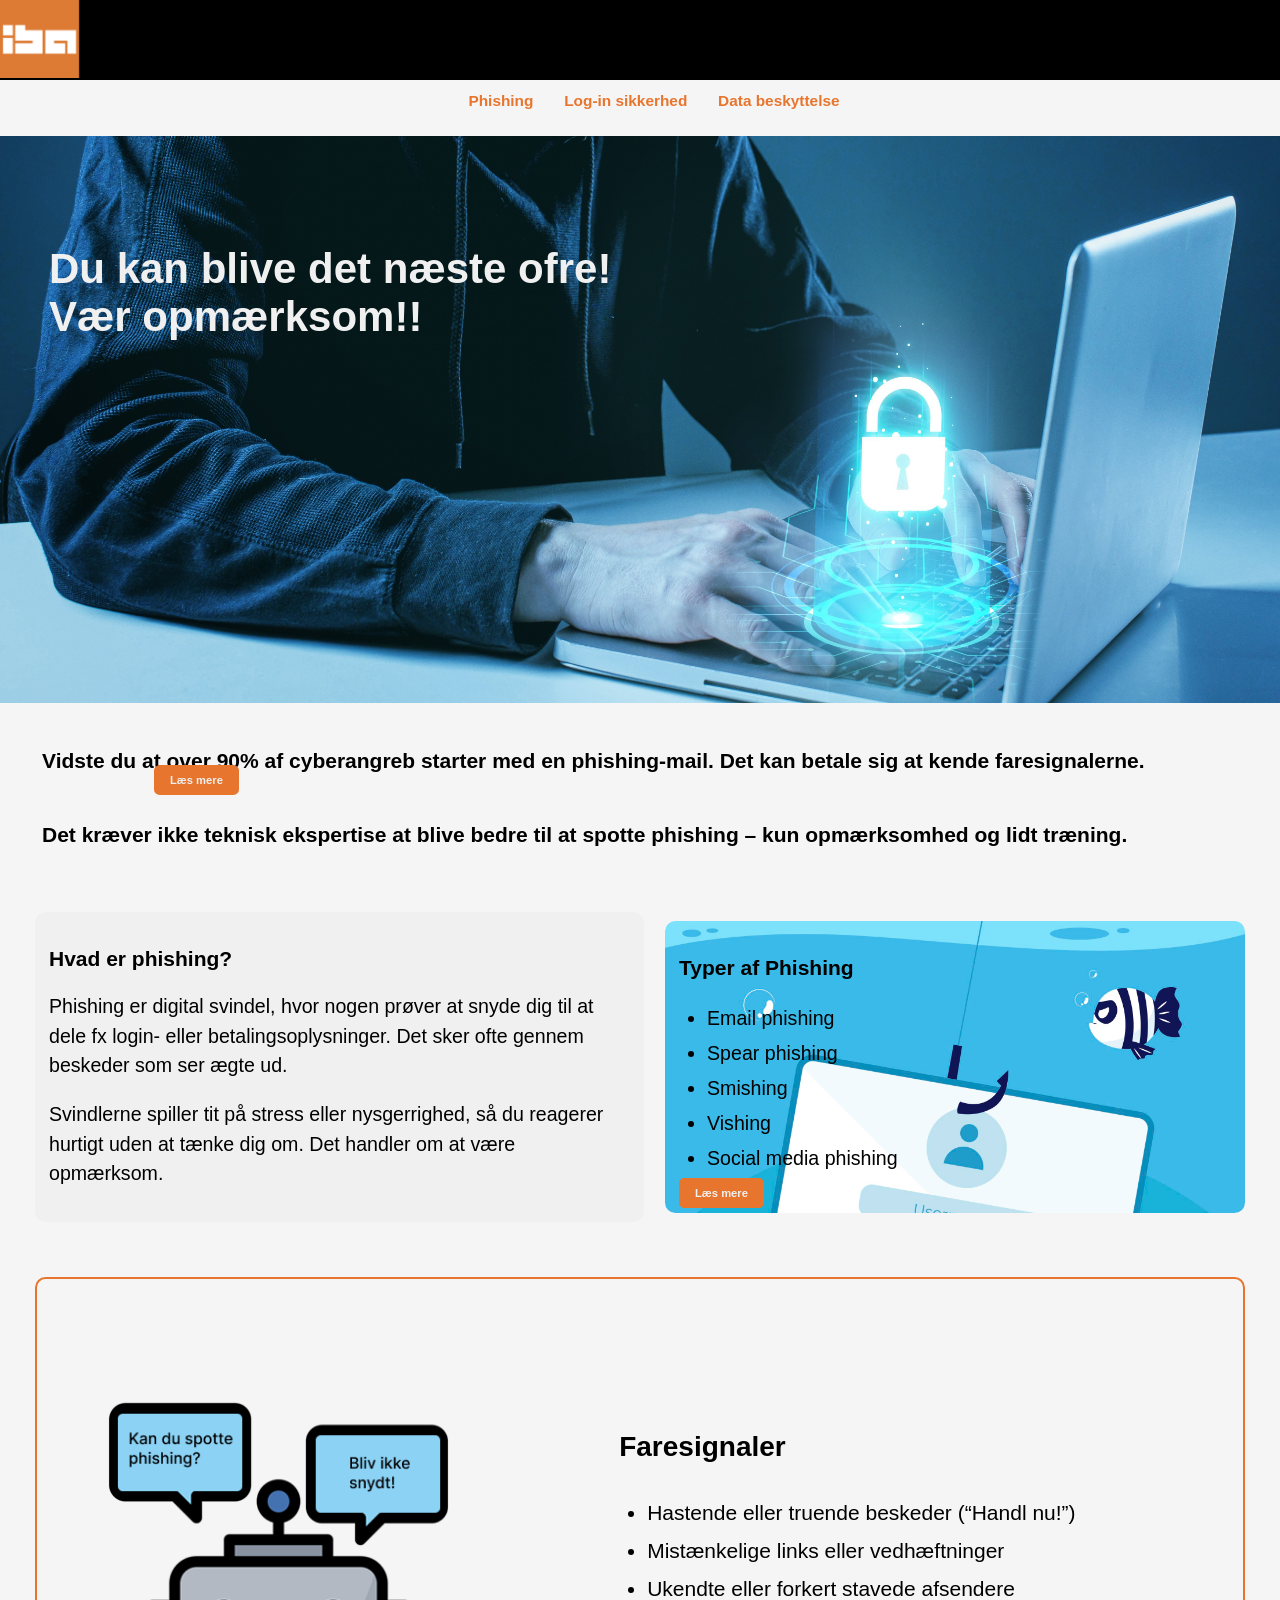
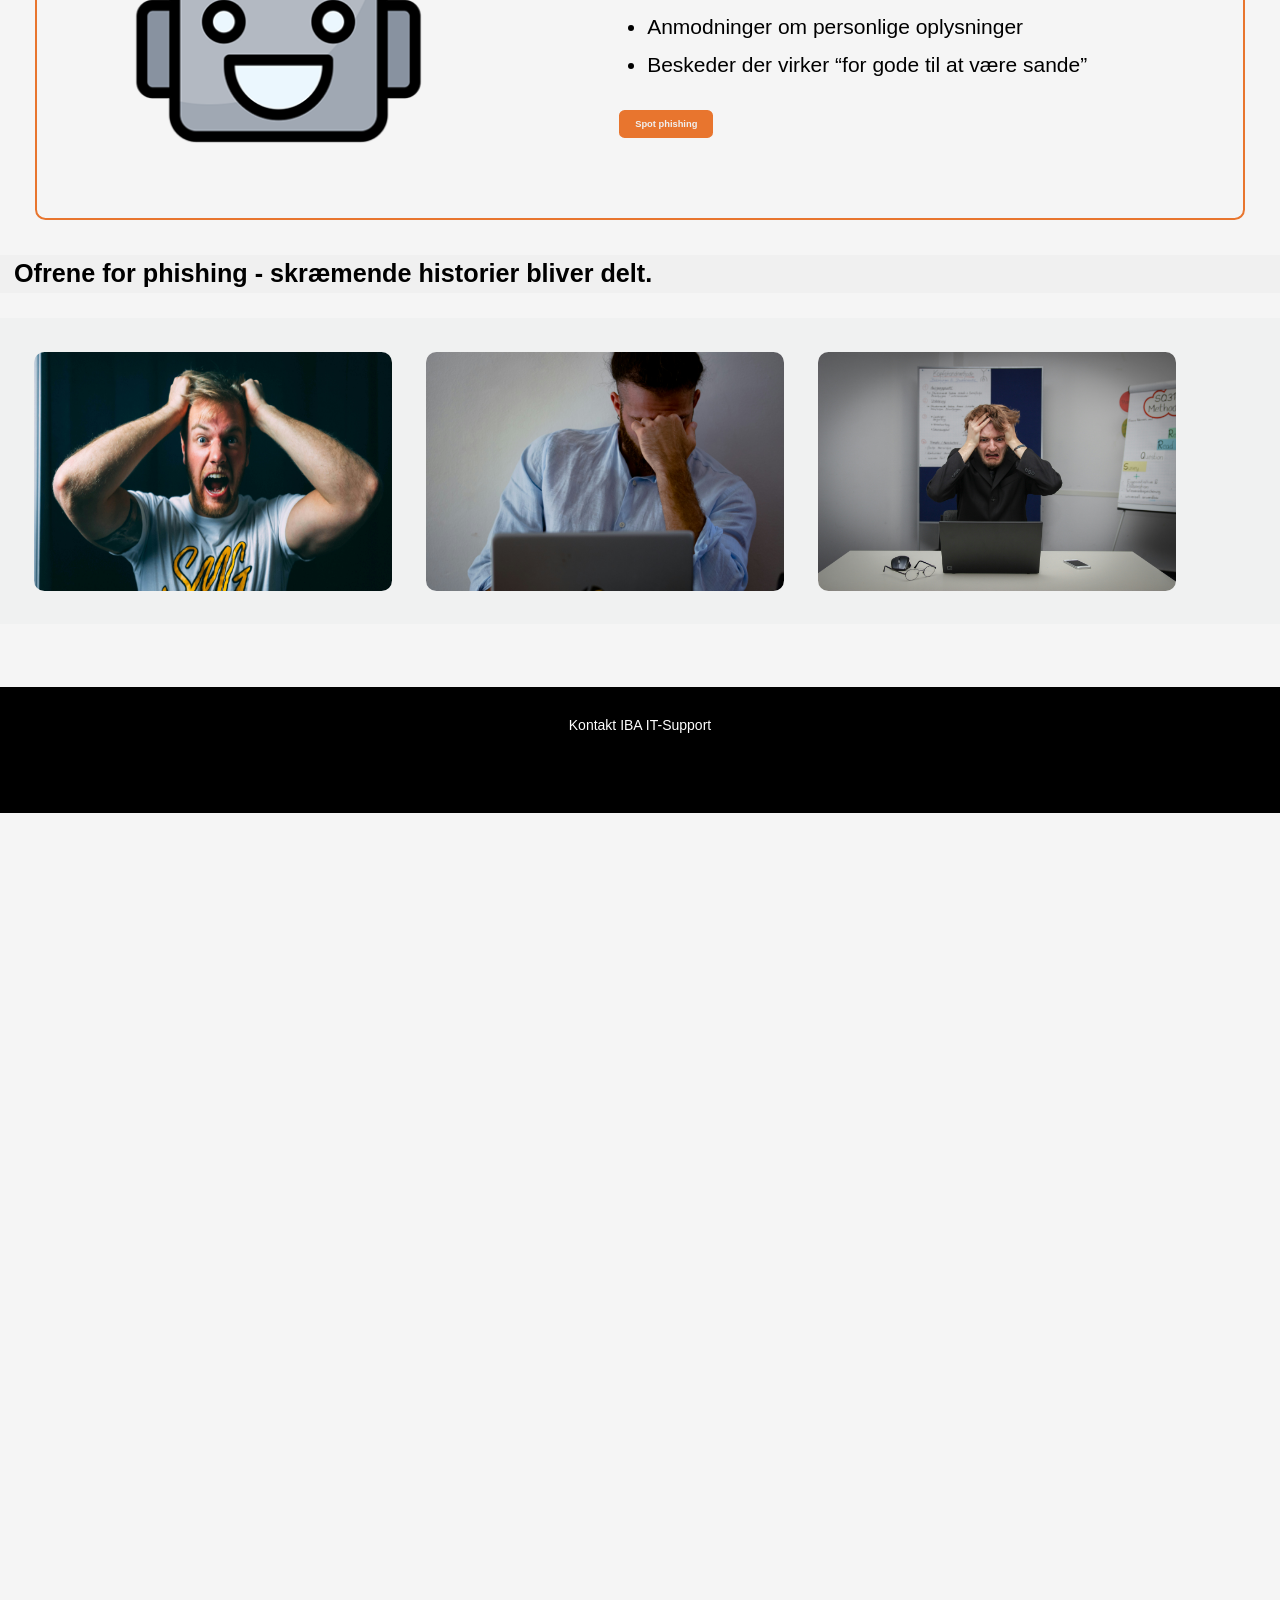
==== commit 248f793b: "scenarie, media query, h1" ====
--- a/index.html
+++ b/index.html
@@ -102,7 +102,7 @@
               <li>Beskeder der virker “for gode til at være sande”</li>
             </ul>
 
-            <!-- <a href="spil.html"></a> -->
+        
             <button class="btn">Spot phishing</button>
           </div>
 
--- a/css/style.css
+++ b/css/style.css
@@ -69,31 +69,32 @@
 
 /*Navigation*/
 header {
-  grid-column: 1/6; /*grid column start og slut på en linje i stedet for to*/
   /* TOP HEADER (sort) */
 }
 header .top-header {
   background-color: #000000;
   color: white;
-  padding: 1rem;
-  /*$justify og $align er parametre/variabler som kan ændres når vores mixin kaldes*/
-  display: flex;
-  justify-content: flex-center;
-  align-items: center;
-}
-header h1 {
+  margin-left: 0;
+  margin-right: 0;
+  /*$justify og $align er parametre/variabler som kan ændres når vores mixin kaldes*/
+  display: flex;
+  justify-content: flex-start;
+  align-items: center;
+}
+header .top-header img {
+  width: 120px;
+  -o-object-fit: fill;
+     object-fit: fill;
+}
+header .top-header h1 {
   color: white;
   font-weight: 600;
   font-size: 3rem;
+  margin-left: 17em;
 }
 
 nav {
   height: 4em;
-}
-nav img {
-  width: 70px;
-  -o-object-fit: fill;
-     object-fit: fill;
 }
 nav #bars {
   display: none;
@@ -157,7 +158,7 @@
   text-decoration: none;
   font-weight: 800;
   position: absolute;
-  bottom: 180px;
+  bottom: 300px;
   left: 220px;
 }
 .hero-bstyle a:hover {
@@ -353,7 +354,7 @@
 }
 
 .horisontal img {
-  width: 40vw; /* mindre img */
+  width: 40vw;
   height: auto;
   scroll-snap-align: start;
   flex-shrink: 0;
@@ -378,7 +379,10 @@
   font-size: 20px;
 }
 
-@media (max-width: 768px) {
+@media (max-width: 1000px) {
+  .top-header h1 {
+    display: none;
+  }
   nav {
     position: relative;
   }
@@ -468,4 +472,12 @@
     margin-right: 1em;
     margin-left: 1em;
   }
+}
+@media (min-width: 1000px) and (max-width: 1300px) {
+  .top-header h1 {
+    display: none;
+  }
+  .hero-bstyle a {
+    bottom: 150px;
+  }
 }/*# sourceMappingURL=style.css.map */
